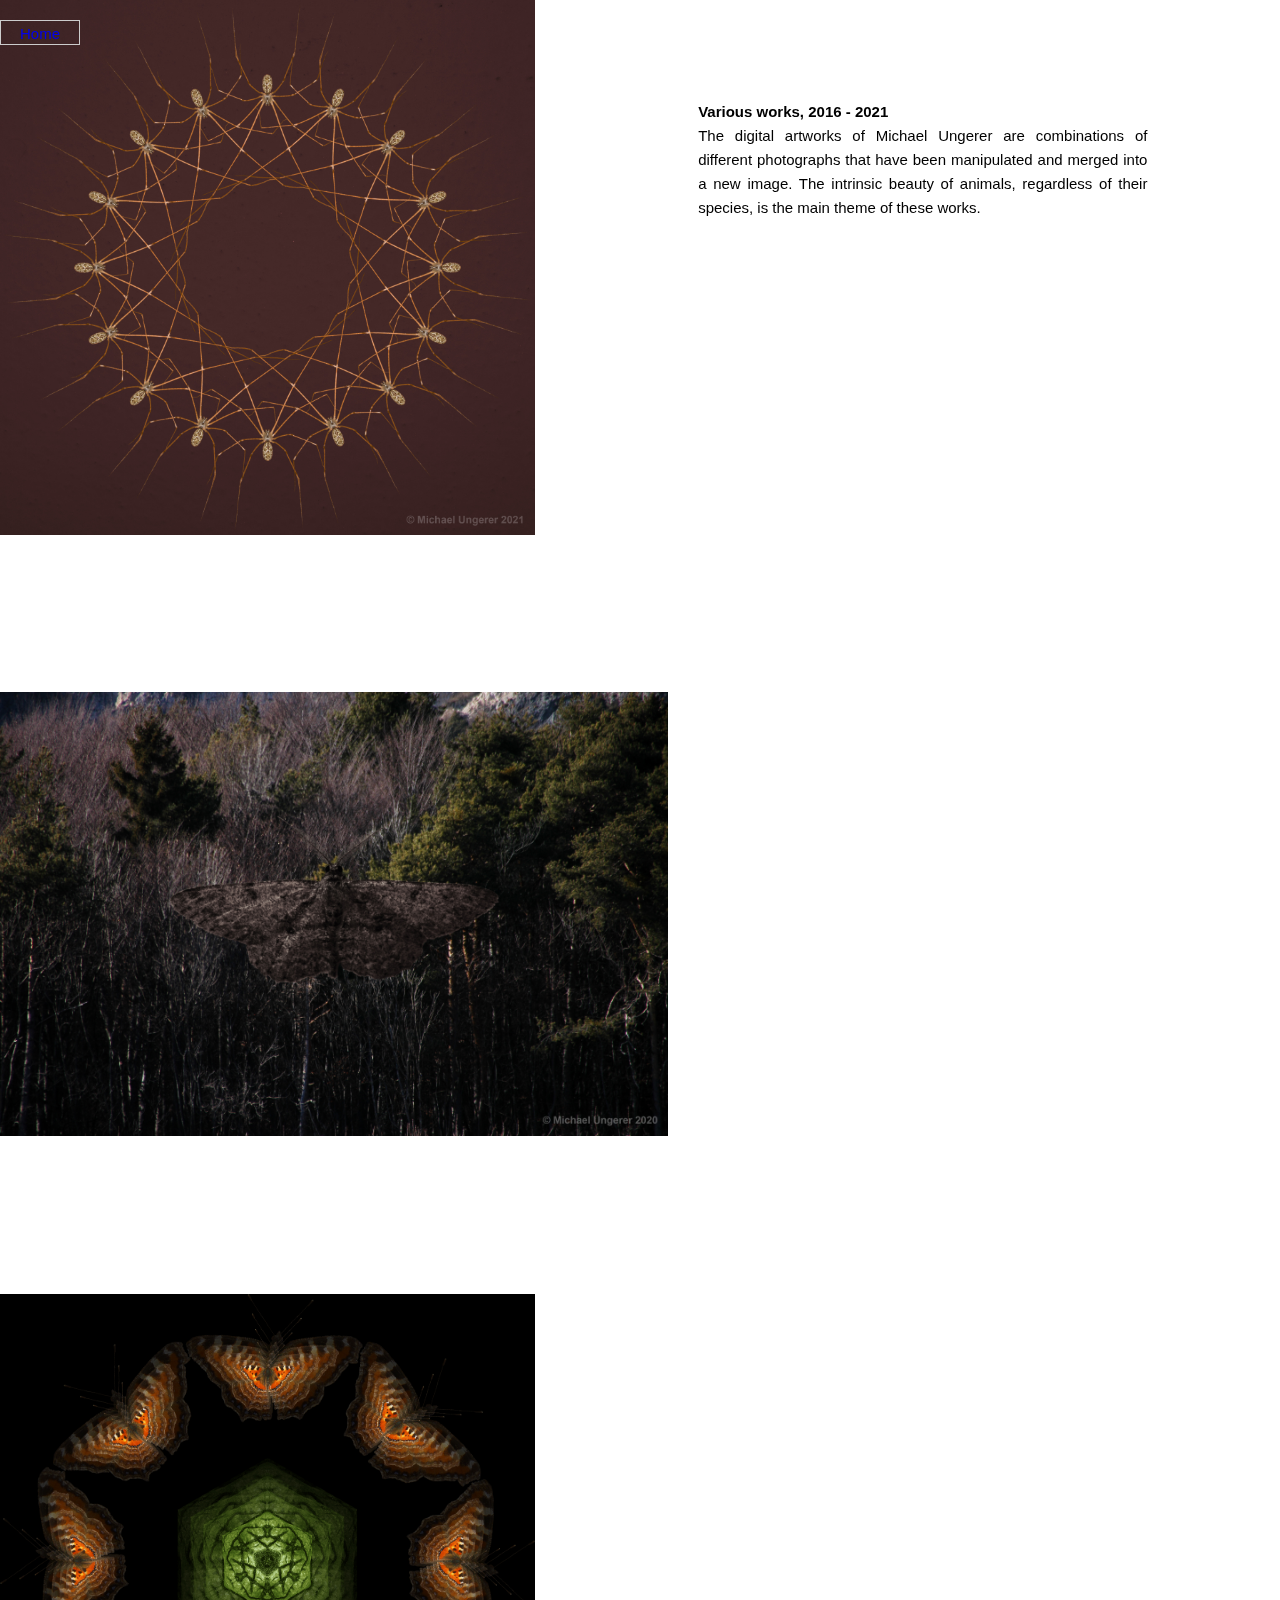
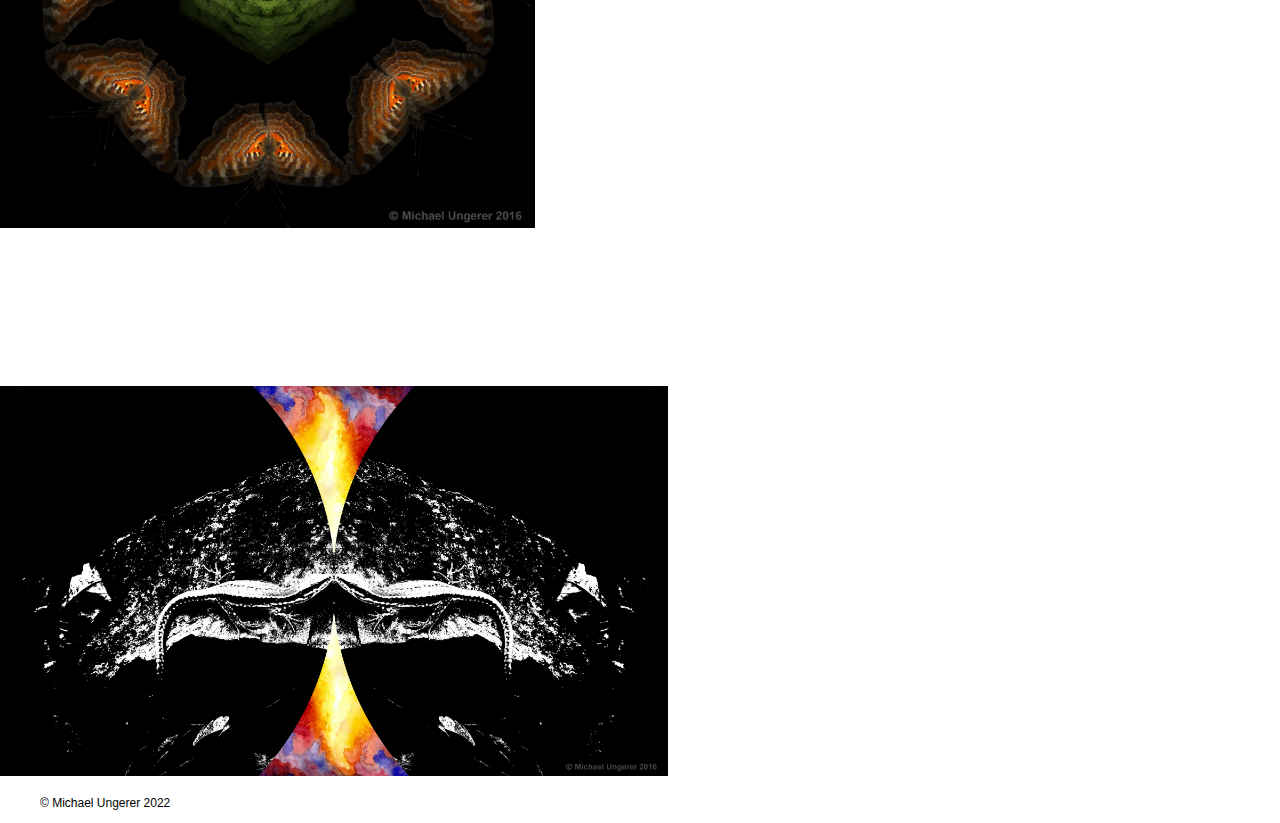
==== Digitalart.html @ c0d7e2ec "Update Digitalart.html" ====
<!DOCTYPE html>
<html>
<head>
    <meta name="viewport" content="width=device-width, initial-scale=1.0">
    <title>Digital Art - Michael Ungerer</title>
    <meta charset="utf-8">
    <meta name="viewport" content="width=device-width, initial-scale=1">
    <link href="styles.css" rel="stylesheet">
    </head>
    
    <body>
        <div class="header">
        <a href="index.html">
            <div class="Home">
            <div class="text-home">Home</div>
            </div>
        </a>
        </div>
        
        <div class="digitalparent1">
            <div class="digitalbox1">
            <img src="img/spinne%20mandala.jpg" class="quadrat" alt="spidermandala" style="height:auto;">
            <img src="img/Schneiderrrcopyright.jpg" alt="Moth and forest" style="max-width:100%;height:auto;">
            <img src="img/betterflyc.jpg" class="quadrat" alt="butterflymandala" style="height:auto;">
            <img src="img/Execopyright.jpg" alt="lizard and painting" style="max-width:100%;height:auto; margin-bottom: 0px;">
            
        </div>
        
        <div class="textbox">
          <div id="stickytext">
          <span style="font-weight: bold">Various works, 2016 - 2021</span>
            <p style="text-align: justify">The digital artworks of Michael Ungerer are combinations of different photographs that have been manipulated and merged into a new image. The intrinsic beauty of animals, regardless of their species, is the main theme of these works.
            </p>
        </div>
        </div>
        </div>
        
        <div class="footer"><p style="font-size: 12px">© Michael Ungerer 2022</p>
            </div>
    
    
    </body>
    </html>
---- styles.css ----
* {
    margin: 0;
    padding: 0;
    box-sizing: border-box;
}

body {
    font-family: Arial, sans-serif;
    line-height: 1.6;
}

.main {
    display: grid;
    grid-template-columns: 1fr 1fr 1fr 1fr;
    padding: 40px;
    grid-gap: 80px;
    align-items: center;
}

.titelandtext {
    margin-bottom: 40px;
}

.title {
    font-size: 25px;
    margin-bottom: 10px;
}

.sub-title {
    font-size: 12px;
}

#textparent {
    grid-column: span 1;
    height:auto;
}

.homeparent {
    display: grid;
    grid-template-columns: 1fr 1fr 1fr;
    grid-column: span 3;
    grid-gap: 20px;
}

.homecategories {
    width: 100%;
}

.homecategories a {
    display: flex;
    flex-direction: column;
/*     gap: 20px;
 */    text-decoration: none;
    color: inherit;
}

.middle {
    margin-top: 10px;
}

.image {
    background: #d9d9d9;
    width: 100%;
    height: 300px;
}

.image img{
    object-fit: cover;
    width: 100%;
    height: 100%;
}

.footer {
    font-size: 15px;
    padding-top: 10px;
    padding-left: 40px;
    padding-bottom: 10px;
    width: 100%;
    display: block;
    
}

.footer a {
    margin-left: 5px;
}


@media only screen and (max-width: 1300px) {
    .main {
        grid-template-columns: 1fr;
    }
}

@media only screen and (max-width: 1040px) {
    .homeparent {
        grid-template-columns: 1fr 1fr;
    }
}
@media only screen and (max-width: 600px) {
    .main {
        grid-column-gap: 0;
        grid-row-gap: 40px;
    }
    .homeparent {
        grid-template-columns: 1fr;
    }
}




.Home{
    left:0px;
    display:block;
    width: 80px;
    height: 25px;
    margin-top:20px;
    position:fixed;
    border-color: #cccccc;
    border-style:solid;
    border-width: 1px;
    font-size: 15px;
    font-family: Arial, sans-serif;
    text-align: center;
    vertical-align: middle;
    line-height: 25px;
}


.maincategory{
    display: flex;
    flex-direction: column;
   padding: 20px 40px 100px 120px;
    
}
.paintingparent1{
    display:flex; 
    width:auto;
    height:auto;
}

.paintingbox1{
    width: 70%;
    height: auto;
    margin-right: 30px;
    
}


.paintingbox1 img{
    width: 100%; 
    height: auto;
    margin-bottom: 150px;  
}

.textbox{
    width: 40%;
    height: auto;
    top: 0px;
    font-size: 15px;
    font-family: Arial, sans-serif;
    line-height: 1.6;
}




#stickytext{
      position: sticky;
    top: 100px;
    align-self: flex-start;
}

.fotoparent1{
    display:flex; 
    width:auto;
    height:auto;
    margin-bottom: 150px;
}

.fotobox1{
     width: 70%;
    height: auto;
    margin-right: 30px;
}

.fotobox1 img{ 
    width: 100%; 
    height: 100%;
    margin-bottom: 100px;
}

.fotoparent2{
    display:flex; 
    width:auto;
    height:auto;
    margin-bottom: 150px;
}

.fotobox2{
     width: 70%;
    height: auto;
    margin-right: 30px;
}

.fotobox2 img{ 
    width: 100%; 
    height: 100%;
    margin-bottom: 100px;
}

.fotoparent3{
    display:flex; 
    width:auto;
    height:auto;
}

.fotobox3{
     width: 70%;
    height: auto;
    margin-right: 30px;
}

.fotobox3 img{ 
    width: 100%; 
    height: 100%;
    margin-bottom: 100px;
}



.digitalparent1{
    display:flex;
    width:auto;
    height:auto;
}

.digitalbox1{
     width: 70%;
    height: auto;
    margin-right: 30px;
    
}

.digitalbox1 img{ 
    width: 100%; 
    height: 100%;
    margin-bottom: 150px;
}
.quadrat{
    max-width:80%;
}

@media only screen and (max-width: 1300px){
    .paintingparent1{
        width:90%;
        left:100px;
    }
    .paintingbox1{
        width: 58%;
    }
    .paintingbox1 img{
        width:100%;
        margin-bottom: 150px;
    }
    .textbox{
        width:39%;
        right: 0px; 
        font-size: 15px;
        
    }

        
    
    #stickytext{
        width: auto;
        top:100px;
        
    }
}


@media only screen and (max-width: 1040px) {
   .maincategory{
    display: flex;
    margin-top: 40px;
    flex-direction: column;
   padding: 20px 40px 100px 40px;
    
}
.paintingparent1{
    display:flex; 
    flex-direction: column; 
    width:auto;
    height:auto;
}

.paintingbox1{
    order: 2;
    width: 100%;
    height: auto;
    margin-right: 30px;
    
}

.paintingbox1 img{
    width: 100%; 
    height: auto;
    margin-bottom: 150px;  
}

.textbox{
    width: 100%;
    height: auto;
    order:1;
    top: 0px;
    font-size: 15px;
    font-family: Arial, sans-serif;
    line-height: 1.6;
}

#stickytext{
      position: sticky;
    top: 100px;
    align-self: flex-start;
} 
    .header{
        z-index: 1;
        overflow:hidden;
        position: fixed;
        top: 0;
        width: 100%;
        height: 45px;
        background-color: white;
    }
    .Home{
       display: block;
        margin-top: 10px;
        
        width:80px; 
        height: 25px;  
    }
}



@media only screen and (max-width: 600px) {
    .maincategory{
        justify-content: center;
        padding: 20px 20px 50px;
        margin-top: 40px;
    }
    .paintingparent1{
        width: auto;
        height: auto;
        display: flex;
        flex-direction: column; 
    }
    .paintingbox1{
        order: 2;
        width: 100%;
        height:auto;  
    }
    .paintingbox1 img{
        width:100%;
        height: auto;
        margin-bottom: 50px;
    }
    .textbox{
        order:1;
        width:100%;
        height:auto;
        right: 0px; 
        font-size: 15px;
        line-height: 1.6;
        text-align: justify;
        text-justify: distribute;
        text-align-last: left;
        margin-bottom:40px;    
    }
    .header{
        z-index: 1;
        overflow:hidden;
        position: fixed;
        top: 0;
        width: 100%;
        height: 45px;
        background-color: white;
    }
    .Home{
        display: block;
        margin-top: 10px;
        left:20px;
        width:80px; 
        height: 25px; 
    }
    .text-home{
        font-size: 15px;   
    }   
}







@media only screen and (max-width: 1300px){
    .fotoparent1{
        width:90%;
        left:100px;
    }
    .fotobox1{
        width: 58%;
    }
    .fotobox1 img{
        width:auto;
        margin-bottom: 150px;
    }
    
}

@media only screen and (max-width:1040px) {
   .maincategory{
    display: flex;
    margin-top: 40px;
    flex-direction: column;
   padding: 20px 40px 100px 40px;
    
}
    .fotoparent1 { 
    display:flex; 
    flex-direction: column;
    width:auto;
    height:auto;
} 

    .fotobox1 { 
    order:2;
    width: 100%;
    height: auto;
    margin-right: 30px;
    
}

    .fotobox1 img {  
    width: 100%; 
    height: auto;
    margin-bottom: 100px;  
}

.textbox{
    order:1;
    width: 100%;
    height: auto;
    margin-bottom: 50px; 
    top: 0px;
    font-size: 15px;
    font-family: Arial, sans-serif;
    line-height: 1.6;
}

#stickytext{
      position: sticky;
    top: 100px;
    align-self: flex-start;
} 
    .header{
        z-index: 1;
        overflow:hidden;
        position: fixed;
        top: 0;
        width: 100%;
        height: 45px;
        background-color: white;
    }
    .Home{
       display: block;
        margin-top: 10px;
        
        width:80px; 
        height: 25px;  
    }
}



@media only screen and (max-width: 600px) {
     .maincategory{
        justify-content: center;
        padding: 20px 20px 50px; 
        margin-top: 40px;
    }
    .fotoparent1{
        width: auto;
        height: auto;
        display: flex;
        flex-direction: column;  
    }
    .fotobox1{
        width: 100%;
        order:2;
        height:auto;
    }
    .fotobox1 img{
        width:100%;
        height: auto;
        margin-bottom: 50px;
    }
        .header{
        z-index: 1;
        overflow:hidden;
        position: fixed;
        top: 0;
        width: 100%;
        height: 45px;
        background-color: white;
    }
    .Home{
        display: block;
        margin-top: 10px;
        left:20px;
        width:80px; 
        height: 25px; 
    }
     .textbox{
        order:1;
        width:100%;
        height:auto;
        right: 0px; 
        font-size: 15px;
        line-height: 1.6;
        text-align: justify;
        text-justify: distribute;
        text-align-last: left;
        margin-bottom:40px;    
    }
    
}
@media only screen and (max-width: 1300px){
    .fotoparent2{
        width:90%;
        left:100px;
    }
    .fotobox2{
        width: 58%;
    }
    .fotobox2 img{
        width:auto;
        margin-bottom: 150px;
    }
    
}
@media only screen and (max-width:1040px) {
   .maincategory{
    display: flex;
    margin-top: 40px;
    flex-direction: column;
   padding: 20px 40px 100px 40px;
    
}
    .fotoparent2 { 
    display:flex; 
    flex-direction: column;
    width:auto;
    height:auto;
} 

    .fotobox2 { 
    width: 100%;
    height: auto;
    order:2;
    margin-right: 30px;
    
}

    .fotobox2 img {  
    width: 100%; 
    height: auto;
    margin-bottom: 100px;  
}

.textbox{
    order:1;
    width: 100%;
    height: auto;
    margin-bottom: 50px;
    top: 0px;
    font-size: 15px;
    font-family: Arial, sans-serif;
    line-height: 1.6;
}

#stickytext{
      position: sticky;
    top: 100px;
    align-self: flex-start;
} 
    .header{
        z-index: 1;
        overflow:hidden;
        position: fixed;
        top: 0;
        width: 100%;
        height: 45px;
        background-color: white;
    }
    .Home{
       display: block;
        margin-top: 10px;
        
        width:80px; 
        height: 25px;  
    }
}

@media only screen and (max-width: 600px) {
     .maincategory{
        justify-content: center;
        padding: 20px 20px 50px; 
        margin-top: 40px;
    }
    .fotoparent2{
         width: auto;
        height: auto;
        display: flex;
        flex-direction: column;   
    }
    .fotobox2{
        order:2;
        width: 100%;
        height:auto;
    }
    .fotobox2 img{
        width:100%;
        height:auto;
        margin-bottom: 50px;
    }
     .textbox{
        order:1;
        width:100%;
        height:auto;
        right: 0px; 
        font-size: 15px;
        line-height: 1.6;
        text-align: justify;
        text-justify: distribute;
        text-align-last: left;
        margin-bottom:40px;    
    }
    .header{
        z-index: 1;
        overflow:hidden;
        position: fixed;
        top: 0;
        width: 100%;
        height: 45px;
        background-color: white;
    }
    .Home{
        display: block;
        margin-top: 10px;
        left:20px;
        width:80px; 
        height: 25px; 
    }
}

@media only screen and (max-width: 1300px){
    .fotoparent3{
        width:90%;
        left:100px;
    }
    .fotobox3{
        width: 58%;
    }
    .fotobox3 img{
        width:auto;
        margin-bottom: 150px;
    }
    
}
@media only screen and (max-width:1040px) {
   .maincategory{
    display: flex;
    margin-top: 40px;
    flex-direction: column;
   padding: 20px 40px 100px 40px;
    
}
    .fotoparent3 { 
    display:flex;
    flex-direction: column;
    width:auto;
    height:auto;
} 

    .fotobox3 { 
    order:2;
    width: 100%;
    height: auto;
    margin-right: 30px;
    
}

    .fotobox3 img {  
    width: 100%; 
    height: auto;
    margin-bottom: 100px;  
}

.textbox{
    order:1;
    width: 100%;
    height: auto;
    margin-bottom: 50px;
    top: 0px;
    font-size: 15px;
    font-family: Arial, sans-serif;
    line-height: 1.6;
}

#stickytext{
      position: sticky;
    top: 100px;
    align-self: flex-start;
} 
    .header{
        z-index: 1;
        overflow:hidden;
        position: fixed;
        top: 0;
        width: 100%;
        height: 45px;
        background-color: white;
    }
    .Home{
       display: block;
        margin-top: 10px;
        
        width:80px; 
        height: 25px;  
    }
}


@media only screen and (max-width: 600px) {
     .maincategory{
        justify-content: center;
        padding: 20px 20px 50px; 
        margin-top: 40px;
    }
    .fotoparent3{
         width: auto;
        height: auto;
        display: flex;
        flex-direction: column;  
    }
    .fotobox3{
        width: 100%;
        order: 2;
        height:auto;
    }
    .fotobox3 img{
        width:100%;
        height: auto;
        margin-bottom: 50px;
    }
     .textbox{
        order:1;
        width:100%;
        height:auto;
        right: 0px; 
        font-size: 15px;
        line-height: 1.6;
        text-align: justify;
        text-justify: distribute;
        text-align-last: left;
        margin-bottom:40px;    
    }
    .header{
        z-index: 1;
        overflow:hidden;
        position: fixed;
        top: 0;
        width: 100%;
        height: 45px;
        background-color: white;
    }
    .Home{
       display: block;
        margin-top: 10px;
        
        width:80px; 
        height: 25px;  
    }
}


@media only screen and (max-width: 1300px){
   
    .digitalparent1{
        width:90%;
        left:100px;
    }
    .digitalbox1{
        width: 58%;
    }
    .digitalbox1 img{
        width:auto;
        margin-bottom: 150px;
    }
}
@media only screen and (max-width:1040px) {
   .maincategory{
    display: flex;
    margin-top: 40px;
    flex-direction: column;
   padding: 20px 40px 100px 40px;
    
}
    .digitalparent1 { 
    display:flex; 
    flex-direction: column; 
    width:auto;
    height:auto;
} 

    .digitalbox1 {
    order:2;
    width: 100%;
    height: auto;
    margin-right: 30px;
    
}

    .digitalbox1 img {  
    width: 100%; 
    height: auto;
    margin-bottom: 100px;  
}

.textbox{
    order:1;
    width: 100%;
    height: auto;
    margin-bottom: 50px;
    top: 0px;
    font-size: 15px;
    font-family: Arial, sans-serif;
    line-height: 1.6;
}

#stickytext{
      position: sticky;
    top: 100px;
    align-self: flex-start;
} 
    .header{
        z-index: 1;
        overflow:hidden;
        position: fixed;
        top: 0;
        width: 100%;
        height: 45px;
        background-color: white;
    }
    .Home{
       display: block;
        margin-top: 10px;
        
        width:80px; 
        height: 25px;  
    }
    .quadrat{
        max-width: 100%;
    }
}







@media only screen and (max-width: 600px) {
    .maincategory{
        justify-content: center;
        padding: 20px 20px 50px; 
        margin-top: 40px;
     }
    
    .digitalparent1{
         width: auto;
        height: auto;
        display: flex;
        justify-content: center;
        flex-direction:column; 
    }
    .digitalbox1{
        width: 100%;
        height:auto;
        order:2;
    }
    .digitalbox1 img{
        width:100%;
        height: auto;
        margin-bottom: 50px;
    }
    .quadrat{
        max-width:100%; 
    }
    .header{
        z-index: 1;
        overflow:hidden;
        position: fixed;
        top: 0;
        width: 100%;
        height: 45px;
        background-color: white;
    }
    .Home{
        display: block;
        margin-top: 10px;
        left:20px;
        width:80px; 
        height: 25px; 
    }
    .textbox{
        order:1;
        width:100%;
        height:auto;
        right: 0px; 
        font-size: 15px;
        line-height: 1.6;
        text-align: justify;
        text-justify: distribute;
        text-align-last: left;
        margin-bottom:40px;    
    }
    
   
}
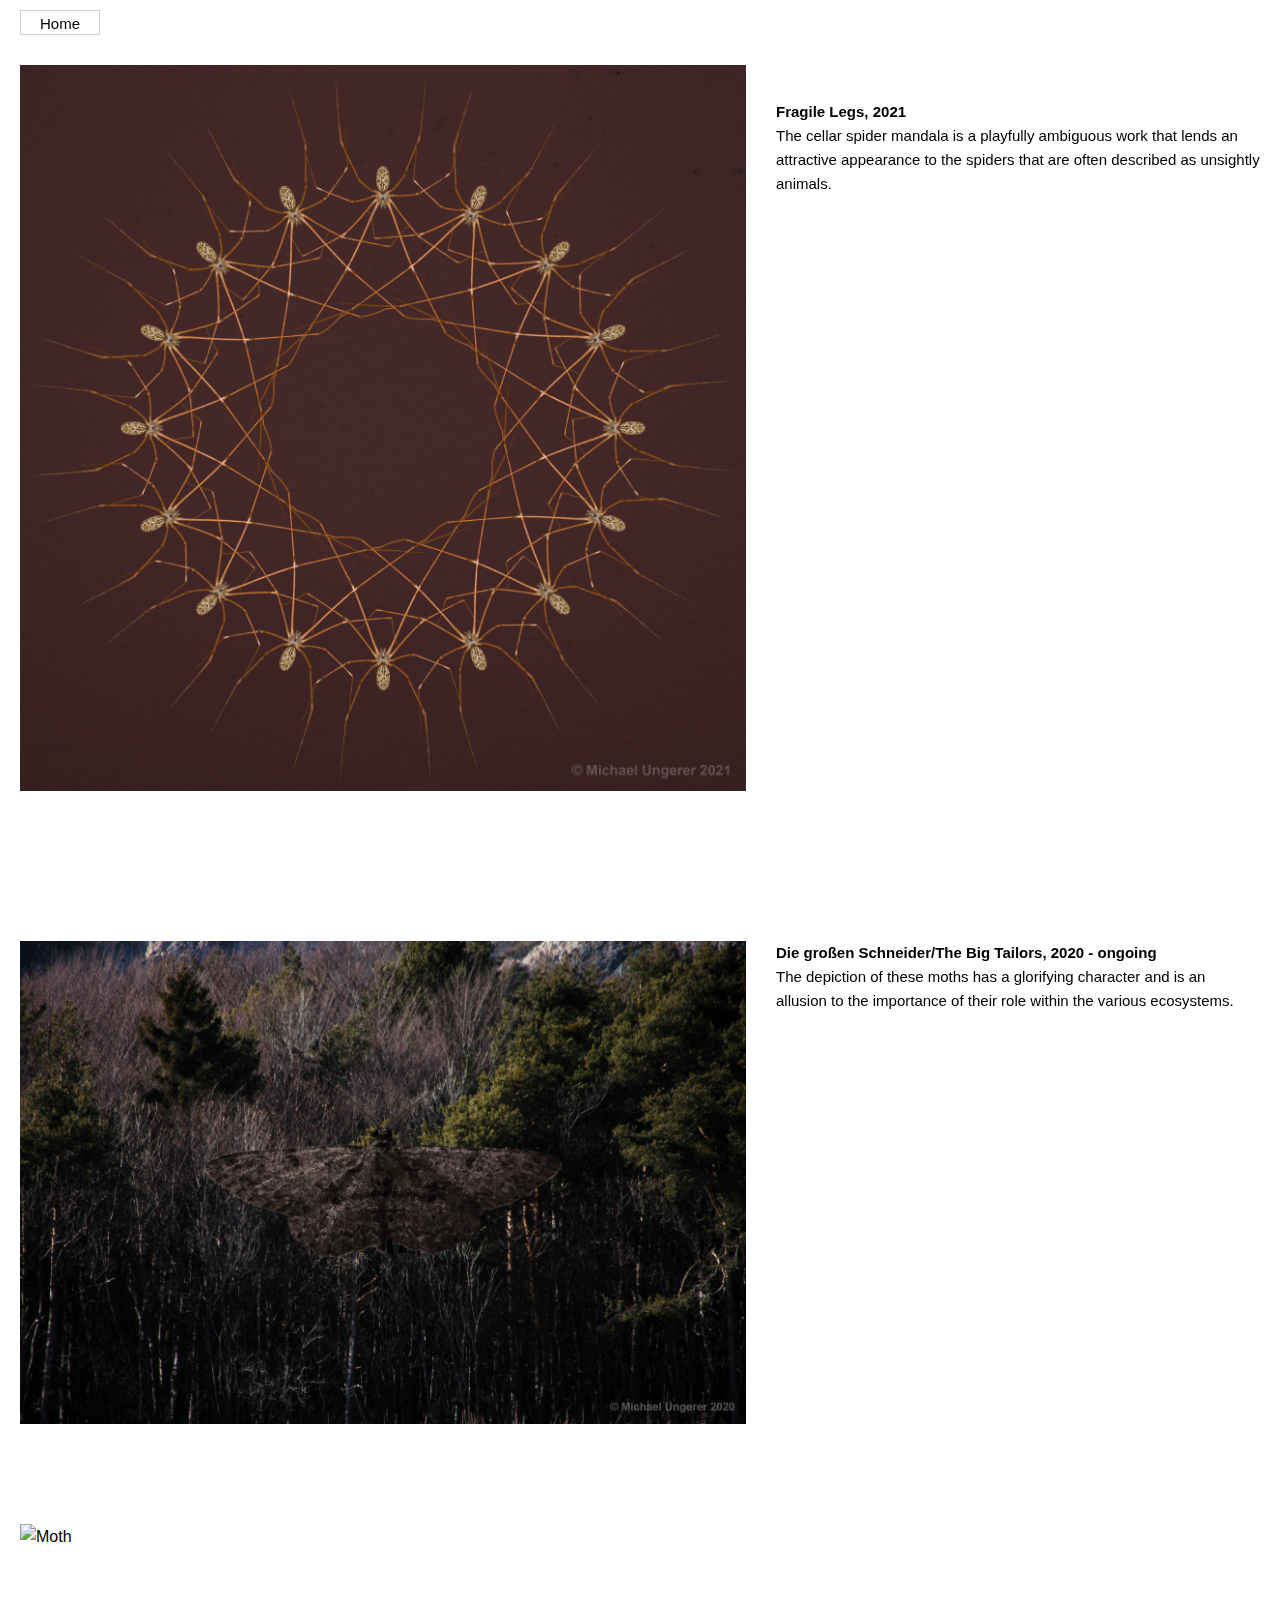
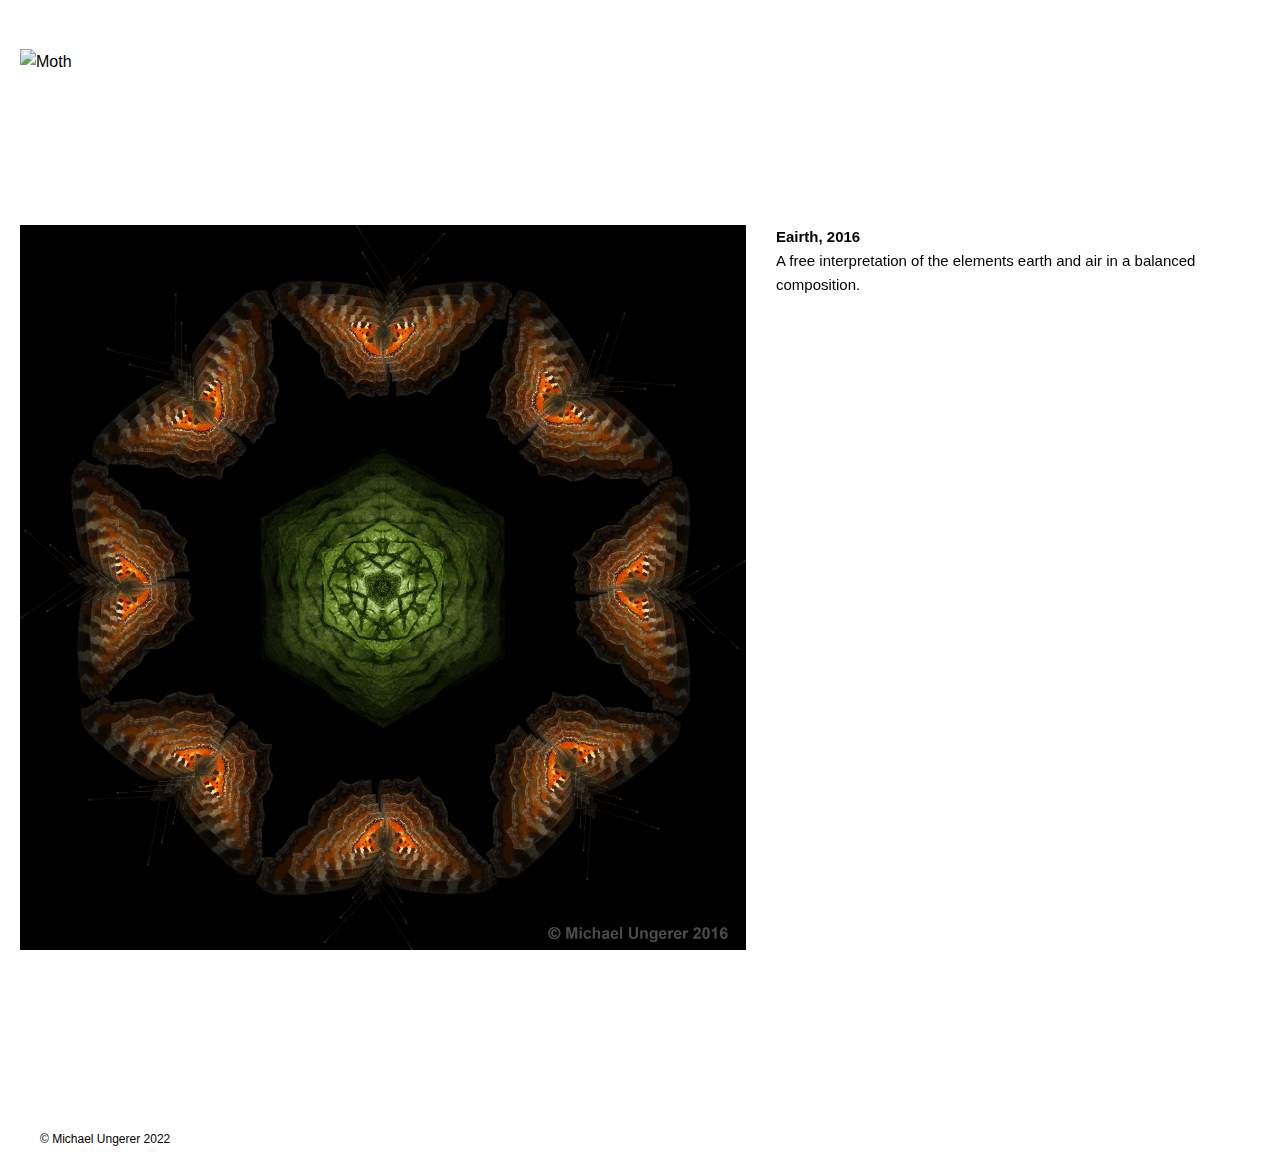
==== commit 10e608f4: "Update Digitalart.html" ====
--- a/Digitalart.html
+++ b/Digitalart.html
@@ -9,31 +9,65 @@
     </head>
     
     <body>
+        
+        <div class="main2">
         <div class="header">
         <a href="index.html">
             <div class="Home">
             <div class="text-home">Home</div>
             </div>
         </a>
-        </div>
+            </div>
         
-        <div class="digitalparent1">
-            <div class="digitalbox1">
-            <img src="img/spinne%20mandala.jpg" class="quadrat" alt="spidermandala" style="height:auto;">
-            <img src="img/Schneiderrrcopyright.jpg" alt="Moth and forest" style="max-width:100%;height:auto;">
-            <img src="img/betterflyc.jpg" class="quadrat" alt="butterflymandala" style="height:auto;">
-            <img src="img/Execopyright.jpg" alt="lizard and painting" style="max-width:100%;height:auto; margin-bottom: 0px;">
             
-        </div>
-        
-        <div class="textbox">
+            <div class="colcontainer">
+                   <div class="textparent">
           <div id="stickytext">
-          <span style="font-weight: bold">Various works, 2016 - 2021</span>
-            <p style="text-align: justify">The digital artworks of Michael Ungerer are combinations of different photographs that have been manipulated and merged into a new image. The intrinsic beauty of animals, regardless of their species, is the main theme of these works.
+          <span style="font-weight: bold">Fragile Legs, 2021</span>
+            <p>The cellar spider mandala is a playfully ambiguous work that lends an attractive appearance to the spiders that are often described as unsightly animals.
             </p>
         </div>
         </div>
+            
+            <div class="bild">
+            <div class="imageok"><img src="img/spinne%20mandala.jpg" alt="spidermandala"></div>
         </div>
+        </div>
+            
+            <div class="colcontainer">
+                 <div class="textparent">
+          <div id="stickytext">
+          <span style="font-weight: bold">Die großen Schneider/The Big Tailors, 2020 - ongoing</span>
+            <p>The depiction of these moths has a glorifying character and is an allusion to the importance of their role within the various ecosystems.
+            </p>
+        </div>
+        </div> 
+                <div class="bild">
+            <div class="imageok"><img src="img/Schneiderrrcopyright.jpg" alt="Moth and forest"></div>
+            <div class="imageok"><img src="img/Schneider2%20ok%20stop.jpg" alt="Moth"></div>
+            <div class="imageok"><img src="img/Schneider%204%20ok.jpg" alt="Moth"></div>  
+        </div>
+            </div>
+            
+            
+             <div class="colcontainer">
+                   <div class="textparent">
+          <div id="stickytext">
+          <span style="font-weight: bold">Eairth, 2016</span>
+            <p>A free interpretation of the elements earth and air in a balanced composition.
+            </p>
+        </div>
+        </div>
+            
+        <div class="bild">
+            <div class="imageok"><img src="img/betterflyc.jpg" alt="butterflymandala"></div> 
+        </div>
+        </div>
+            
+            
+            
+           
+             </div>
         
         <div class="footer"><p style="font-size: 12px">© Michael Ungerer 2022</p>
             </div>
--- a/styles.css
+++ b/styles.css
@@ -1,7 +1,3 @@
-
-
-
-
 * {
     margin: 0;
     padding: 0;
@@ -10,69 +6,46 @@
 
 body {
     font-family: Arial, sans-serif;
+    font-size: 16px;
     line-height: 1.6;
 }
 
-.main {
-    display: grid;
-    grid-template-columns: 1fr 1fr 1fr 1fr;
-    padding: 40px;
-    grid-gap: 80px;
-    align-items: center;
-}
-
-.titelandtext {
-    margin-bottom: 40px;
-}
-
-.title {
-    font-size: 25px;
-    margin-bottom: 10px;
-}
-
-.sub-title {
-    font-size: 12px;
-}
-
-#textparent {
-    grid-column: span 1;
-    height:auto;
-}
-
-.homeparent {
-    display: grid;
-    grid-template-columns: 1fr 1fr 1fr;
-    grid-column: span 3;
-    grid-gap: 20px;
-}
-
-.homecategories {
-    width: 100%;
-}
-
-.homecategories a {
+.main{
+    /* background-color: aquamarine; */
+    padding: 20px;
     display: flex;
-    flex-direction: column;
-/*     gap: 20px;
- */    text-decoration: none;
+    flex-wrap: wrap;
+    justify-content: center;
+    
+}
+
+.parent {
+    /* background-color: lightyellow; */
+    gap: 50px;
+    width: 100%;
+    display: grid;
+    grid-template-columns: 1fr;
+    padding-bottom: 50px;
+}
+.child, .childtext {
+    /* background-color: lightblue; */
+}
+
+.child img {
+    max-width: 100%;
+    height: 100%;
+    background-size: cover;
+}
+
+.linktext {
+    display: block;  
+}
+
+a { 
     color: inherit;
-}
-
-.middle {
-    margin-top: 10px;
-}
-
-.image {
-    background: #d9d9d9;
-    width: 100%;
-    height: 300px;
-}
-
-.image img{
-    object-fit: cover;
-    width: 100%;
-    height: 100%;
-}
+    text-decoration: none;
+} 
+
 
 .footer {
     font-size: 15px;
@@ -89,36 +62,53 @@
 }
 
 
-@media only screen and (max-width: 1300px) {
-    .main {
-        grid-template-columns: 1fr;
-    }
-}
-
-@media only screen and (max-width: 1040px) {
-    .homeparent {
-        grid-template-columns: 1fr 1fr;
-    }
-}
-@media only screen and (max-width: 600px) {
-    .main {
-        grid-column-gap: 0;
-        grid-row-gap: 40px;
-    }
-    .homeparent {
-        grid-template-columns: 1fr;
-    }
-}
-
-
-
-
+
+.main2{
+    /* background-color: aquamarine; */
+    padding-top: 20px;
+    display: flex;
+    flex-wrap: wrap;
+    justify-content: center;
+    margin-top: 45px;
+}
+
+.textparent{
+    /* background-color: lightcoral; */
+    display:flex;
+    font-size: 15px;
+    margin-top: 0px;
+    padding: 0px 20px;
+}
+
+.bild{
+    /* background-color: lightblue; */   
+}
+
+.bild img {
+    display: block;
+    max-width: 100%;
+    height: auto; 
+}
+.imageok {
+    margin-bottom: 80px;
+}
+
+
+.colcontainer {
+    /* background-color: green; */
+    display: grid;
+    grid grid-template-columns: 1fr;
+    grid-row-gap: 10px;
+    width: 100%;
+    
+}
+
+ 
 .Home{
-    left:0px;
     display:block;
     width: 80px;
     height: 25px;
-    margin-top:20px;
+    margin-top:10px;
     position:fixed;
     border-color: #cccccc;
     border-style:solid;
@@ -128,207 +118,9 @@
     text-align: center;
     vertical-align: middle;
     line-height: 25px;
-}
-
-
-.maincategory{
-    display: flex;
-    flex-direction: column;
-   padding: 20px 40px 100px 120px;
-    
-}
-.paintingparent1{
-    display:flex; 
-    width:auto;
-    height:auto;
-}
-
-.paintingbox1{
-    width: 70%;
-    height: auto;
-    margin-right: 30px;
-    
-}
-
-
-.paintingbox1 img{
-    width: 100%; 
-    height: auto;
-    margin-bottom: 150px;  
-}
-
-.textbox{
-    width: 40%;
-    height: auto;
-    top: 0px;
-    font-size: 15px;
-    font-family: Arial, sans-serif;
-    line-height: 1.6;
-}
-
-
-
-
-#stickytext{
-      position: sticky;
-    top: 100px;
-    align-self: flex-start;
-}
-
-.fotoparent1{
-    display:flex; 
-    width:auto;
-    height:auto;
-    margin-bottom: 150px;
-}
-
-.fotobox1{
-     width: 70%;
-    height: auto;
-    margin-right: 30px;
-}
-
-.fotobox1 img{ 
-    width: 100%; 
-    height: 100%;
-    margin-bottom: 100px;
-}
-
-.fotoparent2{
-    display:flex; 
-    width:auto;
-    height:auto;
-    margin-bottom: 150px;
-}
-
-.fotobox2{
-     width: 70%;
-    height: auto;
-    margin-right: 30px;
-}
-
-.fotobox2 img{ 
-    width: 100%; 
-    height: 100%;
-    margin-bottom: 100px;
-}
-
-.fotoparent3{
-    display:flex; 
-    width:auto;
-    height:auto;
-}
-
-.fotobox3{
-     width: 70%;
-    height: auto;
-    margin-right: 30px;
-}
-
-.fotobox3 img{ 
-    width: 100%; 
-    height: 100%;
-    margin-bottom: 100px;
-}
-
-
-
-.digitalparent1{
-    display:flex;
-    width:auto;
-    height:auto;
-}
-
-.digitalbox1{
-     width: 70%;
-    height: auto;
-    margin-right: 30px;
-    
-}
-
-.digitalbox1 img{ 
-    width: 100%; 
-    height: 100%;
-    margin-bottom: 150px;
-}
-.quadrat{
-    max-width:80%;
-}
-
-@media only screen and (max-width: 1300px){
-    .paintingparent1{
-        width:90%;
-        left:100px;
-    }
-    .paintingbox1{
-        width: 58%;
-    }
-    .paintingbox1 img{
-        width:100%;
-        margin-bottom: 150px;
-    }
-    .textbox{
-        width:39%;
-        right: 0px; 
-        font-size: 15px;
-        
-    }
-
-        
-    
-    #stickytext{
-        width: auto;
-        top:100px;
-        
-    }
-}
-
-
-@media only screen and (max-width: 1040px) {
-   .maincategory{
-    display: flex;
-    margin-top: 40px;
-    flex-direction: column;
-   padding: 20px 40px 100px 40px;
-    
-}
-.paintingparent1{
-    display:flex; 
-    flex-direction: column; 
-    width:auto;
-    height:auto;
-}
-
-.paintingbox1{
-    order: 2;
-    width: 100%;
-    height: auto;
-    margin-right: 30px;
-    
-}
-
-.paintingbox1 img{
-    width: 100%; 
-    height: auto;
-    margin-bottom: 150px;  
-}
-
-.textbox{
-    width: 100%;
-    height: auto;
-    order:1;
-    top: 0px;
-    font-size: 15px;
-    font-family: Arial, sans-serif;
-    line-height: 1.6;
-}
-
-#stickytext{
-      position: sticky;
-    top: 100px;
-    align-self: flex-start;
-} 
-    .header{
+    
+}
+.header{
         z-index: 1;
         overflow:hidden;
         position: fixed;
@@ -336,614 +128,107 @@
         width: 100%;
         height: 45px;
         background-color: white;
-    }
-    .Home{
-       display: block;
-        margin-top: 10px;
+        padding-left: 20px;
+     }
+
+
+
+/* Media Queries */
+
+
+@media only screen and (min-width: 600px) {
+    .parent {
+        grid-template-columns: 1fr 1fr;
+        column-gap: 15px;
+        padding-bottom: 50px;
+    }
+    .childtext{
+        grid-column: 1 /span 2;
+    }
+
+}
+
+@media only screen and (min-width: 768px) {
+    .parent {
+        grid-template-columns: 1fr 1fr;
+        padding-bottom: 50px;
+        }
         
-        width:80px; 
-        height: 25px;  
-    }
-}
-
-
-
-@media only screen and (max-width: 600px) {
-    .maincategory{
-        justify-content: center;
-        padding: 20px 20px 50px;
-        margin-top: 40px;
-    }
-    .paintingparent1{
-        width: auto;
-        height: auto;
-        display: flex;
-        flex-direction: column; 
-    }
-    .paintingbox1{
-        order: 2;
-        width: 100%;
-        height:auto;  
-    }
-    .paintingbox1 img{
-        width:100%;
-        height: auto;
-        margin-bottom: 50px;
-    }
-    .textbox{
-        order:1;
-        width:100%;
-        height:auto;
-        right: 0px; 
-        font-size: 15px;
-        line-height: 1.6;
-        text-align: justify;
-        text-justify: distribute;
-        text-align-last: left;
-        margin-bottom:40px;    
-    }
-    .header{
-        z-index: 1;
-        overflow:hidden;
-        position: fixed;
-        top: 0;
-        width: 100%;
-        height: 45px;
-        background-color: white;
-    }
-    .Home{
-        display: block;
-        margin-top: 10px;
-        left:20px;
-        width:80px; 
-        height: 25px; 
-    }
-    .text-home{
-        font-size: 15px;   
-    }   
-}
-
-
-
-
-
-
-
-@media only screen and (max-width: 1300px){
-    .fotoparent1{
-        width:90%;
-        left:100px;
-    }
-    .fotobox1{
-        width: 58%;
-    }
-    .fotobox1 img{
-        width:auto;
-        margin-bottom: 150px;
-    }
-    
-}
-
-@media only screen and (max-width:1040px) {
-   .maincategory{
-    display: flex;
-    margin-top: 40px;
-    flex-direction: column;
-   padding: 20px 40px 100px 40px;
-    
-}
-    .fotoparent1 { 
-    display:flex; 
-    flex-direction: column;
-    width:auto;
-    height:auto;
-} 
-
-    .fotobox1 { 
-    order:2;
-    width: 100%;
-    height: auto;
-    margin-right: 30px;
-    
-}
-
-    .fotobox1 img {  
-    width: 100%; 
-    height: auto;
-    margin-bottom: 100px;  
-}
-
-.textbox{
-    order:1;
-    width: 100%;
-    height: auto;
-    margin-bottom: 50px; 
-    top: 0px;
-    font-size: 15px;
-    font-family: Arial, sans-serif;
-    line-height: 1.6;
-}
-
-#stickytext{
-      position: sticky;
+    .childtext{
+        width: 90%;
+        grid-column: 1 / span 2;
+    }  
+    
+    /*
+    colcontainer {
+    background-color: green;
+    display: grid;
+    grid-template-columns: 1.8fr 1fr;
+    column-gap: 20px;
+    width: 100%;
+    padding-bottom: 50px;
+}
+    
+    textparent {
+        grid-area: 1 / 2;
+    }
+    
+    stickytext {
+    position: sticky;
+    top: 80px;
+    align-self: flex-start; 
+    margin-bottom: 50px;
+ }
+    */
+    
+    .bild img {
+        margin-bottom: 100px;
+    }
+    
+}
+
+@media only screen and (min-width: 992px) {
+    .parent {
+        grid-template-columns: 1fr 1fr 1fr;
+        padding-bottom: 50px;
+        }
+        
+    .childtext{
+        width: 80%;
+        grid-column: 1 / span 3;
+    } 
+    
+     .colcontainer {
+    /* background-color: green; */
+    display: grid;
+    grid-template-columns: 1.5fr 1fr;
+    column-gap: 30px;
+    width: 100%;
+    padding-bottom: 50px;
+}
+    
+    .textparent {
+        grid-area: 1 / 2;
+        padding: 0px 0px;
+    }
+    
+    #stickytext{
+    position: sticky;
     top: 100px;
     align-self: flex-start;
-} 
-    .header{
-        z-index: 1;
-        overflow:hidden;
-        position: fixed;
-        top: 0;
-        width: 100%;
-        height: 45px;
-        background-color: white;
-    }
-    .Home{
-       display: block;
-        margin-top: 10px;
-        
-        width:80px; 
-        height: 25px;  
-    }
-}
-
-
-
-@media only screen and (max-width: 600px) {
-     .maincategory{
-        justify-content: center;
-        padding: 20px 20px 50px; 
-        margin-top: 40px;
-    }
-    .fotoparent1{
-        width: auto;
-        height: auto;
-        display: flex;
-        flex-direction: column;  
-    }
-    .fotobox1{
-        width: 100%;
-        order:2;
-        height:auto;
-    }
-    .fotobox1 img{
-        width:100%;
-        height: auto;
-        margin-bottom: 50px;
-    }
-        .header{
-        z-index: 1;
-        overflow:hidden;
-        position: fixed;
-        top: 0;
-        width: 100%;
-        height: 45px;
-        background-color: white;
-    }
-    .Home{
-        display: block;
-        margin-top: 10px;
-        left:20px;
-        width:80px; 
-        height: 25px; 
-    }
-     .textbox{
-        order:1;
-        width:100%;
-        height:auto;
-        right: 0px; 
-        font-size: 15px;
-        line-height: 1.6;
-        text-align: justify;
-        text-justify: distribute;
-        text-align-last: left;
-        margin-bottom:40px;    
-    }
-    
-}
-@media only screen and (max-width: 1300px){
-    .fotoparent2{
-        width:90%;
-        left:100px;
-    }
-    .fotobox2{
-        width: 58%;
-    }
-    .fotobox2 img{
-        width:auto;
-        margin-bottom: 150px;
-    }
-    
-}
-@media only screen and (max-width:1040px) {
-   .maincategory{
-    display: flex;
-    margin-top: 40px;
-    flex-direction: column;
-   padding: 20px 40px 100px 40px;
-    
-}
-    .fotoparent2 { 
-    display:flex; 
-    flex-direction: column;
-    width:auto;
-    height:auto;
-} 
-
-    .fotobox2 { 
-    width: 100%;
-    height: auto;
-    order:2;
-    margin-right: 30px;
-    
-}
-
-    .fotobox2 img {  
-    width: 100%; 
-    height: auto;
-    margin-bottom: 100px;  
-}
-
-.textbox{
-    order:1;
-    width: 100%;
-    height: auto;
-    margin-bottom: 50px;
-    top: 0px;
-    font-size: 15px;
-    font-family: Arial, sans-serif;
-    line-height: 1.6;
-}
-
-#stickytext{
-      position: sticky;
-    top: 100px;
-    align-self: flex-start;
-} 
-    .header{
-        z-index: 1;
-        overflow:hidden;
-        position: fixed;
-        top: 0;
-        width: 100%;
-        height: 45px;
-        background-color: white;
-    }
-    .Home{
-       display: block;
-        margin-top: 10px;
-        
-        width:80px; 
-        height: 25px;  
-    }
-}
-
-@media only screen and (max-width: 600px) {
-     .maincategory{
-        justify-content: center;
-        padding: 20px 20px 50px; 
-        margin-top: 40px;
-    }
-    .fotoparent2{
-         width: auto;
-        height: auto;
-        display: flex;
-        flex-direction: column;   
-    }
-    .fotobox2{
-        order:2;
-        width: 100%;
-        height:auto;
-    }
-    .fotobox2 img{
-        width:100%;
-        height:auto;
-        margin-bottom: 50px;
-    }
-     .textbox{
-        order:1;
-        width:100%;
-        height:auto;
-        right: 0px; 
-        font-size: 15px;
-        line-height: 1.6;
-        text-align: justify;
-        text-justify: distribute;
-        text-align-last: left;
-        margin-bottom:40px;    
-    }
-    .header{
-        z-index: 1;
-        overflow:hidden;
-        position: fixed;
-        top: 0;
-        width: 100%;
-        height: 45px;
-        background-color: white;
-    }
-    .Home{
-        display: block;
-        margin-top: 10px;
-        left:20px;
-        width:80px; 
-        height: 25px; 
-    }
-}
-
-@media only screen and (max-width: 1300px){
-    .fotoparent3{
-        width:90%;
-        left:100px;
-    }
-    .fotobox3{
-        width: 58%;
-    }
-    .fotobox3 img{
-        width:auto;
-        margin-bottom: 150px;
-    }
-    
-}
-@media only screen and (max-width:1040px) {
-   .maincategory{
-    display: flex;
-    margin-top: 40px;
-    flex-direction: column;
-   padding: 20px 40px 100px 40px;
-    
-}
-    .fotoparent3 { 
-    display:flex;
-    flex-direction: column;
-    width:auto;
-    height:auto;
-} 
-
-    .fotobox3 { 
-    order:2;
-    width: 100%;
-    height: auto;
-    margin-right: 30px;
-    
-}
-
-    .fotobox3 img {  
-    width: 100%; 
-    height: auto;
-    margin-bottom: 100px;  
-}
-
-.textbox{
-    order:1;
-    width: 100%;
-    height: auto;
-    margin-bottom: 50px;
-    top: 0px;
-    font-size: 15px;
-    font-family: Arial, sans-serif;
-    line-height: 1.6;
-}
-
-#stickytext{
-      position: sticky;
-    top: 100px;
-    align-self: flex-start;
-} 
-    .header{
-        z-index: 1;
-        overflow:hidden;
-        position: fixed;
-        top: 0;
-        width: 100%;
-        height: 45px;
-        background-color: white;
-    }
-    .Home{
-       display: block;
-        margin-top: 10px;
-        
-        width:80px; 
-        height: 25px;  
-    }
-}
-
-
-@media only screen and (max-width: 600px) {
-     .maincategory{
-        justify-content: center;
-        padding: 20px 20px 50px; 
-        margin-top: 40px;
-    }
-    .fotoparent3{
-         width: auto;
-        height: auto;
-        display: flex;
-        flex-direction: column;  
-    }
-    .fotobox3{
-        width: 100%;
-        order: 2;
-        height:auto;
-    }
-    .fotobox3 img{
-        width:100%;
-        height: auto;
-        margin-bottom: 50px;
-    }
-     .textbox{
-        order:1;
-        width:100%;
-        height:auto;
-        right: 0px; 
-        font-size: 15px;
-        line-height: 1.6;
-        text-align: justify;
-        text-justify: distribute;
-        text-align-last: left;
-        margin-bottom:40px;    
-    }
-    .header{
-        z-index: 1;
-        overflow:hidden;
-        position: fixed;
-        top: 0;
-        width: 100%;
-        height: 45px;
-        background-color: white;
-    }
-    .Home{
-       display: block;
-        margin-top: 10px;
-        
-        width:80px; 
-        height: 25px;  
-    }
-}
-
-
-@media only screen and (max-width: 1300px){
-   
-    .digitalparent1{
-        width:90%;
-        left:100px;
-    }
-    .digitalbox1{
-        width: 58%;
-    }
-    .digitalbox1 img{
-        width:auto;
-        margin-bottom: 150px;
-    }
-}
-@media only screen and (max-width:1040px) {
-   .maincategory{
-    display: flex;
-    margin-top: 40px;
-    flex-direction: column;
-   padding: 20px 40px 100px 40px;
-    
-}
-    .digitalparent1 { 
-    display:flex; 
-    flex-direction: column; 
-    width:auto;
-    height:auto;
-} 
-
-    .digitalbox1 {
-    order:2;
-    width: 100%;
-    height: auto;
-    margin-right: 30px;
-    
-}
-
-    .digitalbox1 img {  
-    width: 100%; 
-    height: auto;
-    margin-bottom: 100px;  
-}
-
-.textbox{
-    order:1;
-    width: 100%;
-    height: auto;
-    margin-bottom: 50px;
-    top: 0px;
-    font-size: 15px;
-    font-family: Arial, sans-serif;
-    line-height: 1.6;
-}
-
-#stickytext{
-      position: sticky;
-    top: 100px;
-    align-self: flex-start;
-} 
-    .header{
-        z-index: 1;
-        overflow:hidden;
-        position: fixed;
-        top: 0;
-        width: 100%;
-        height: 45px;
-        background-color: white;
-    }
-    .Home{
-       display: block;
-        margin-top: 10px;
-        
-        width:80px; 
-        height: 25px;  
-    }
-    .quadrat{
-        max-width: 100%;
-    }
-}
-
-
-
-
-
-
-
-@media only screen and (max-width: 600px) {
-    .maincategory{
-        justify-content: center;
-        padding: 20px 20px 50px; 
-        margin-top: 40px;
-     }
-    
-    .digitalparent1{
-         width: auto;
-        height: auto;
-        display: flex;
-        justify-content: center;
-        flex-direction:column; 
-    }
-    .digitalbox1{
-        width: 100%;
-        height:auto;
-        order:2;
-    }
-    .digitalbox1 img{
-        width:100%;
-        height: auto;
-        margin-bottom: 50px;
-    }
-    .quadrat{
-        max-width:100%; 
-    }
-    .header{
-        z-index: 1;
-        overflow:hidden;
-        position: fixed;
-        top: 0;
-        width: 100%;
-        height: 45px;
-        background-color: white;
-    }
-    .Home{
-        display: block;
-        margin-top: 10px;
-        left:20px;
-        width:80px; 
-        height: 25px; 
-    }
-    .textbox{
-        order:1;
-        width:100%;
-        height:auto;
-        right: 0px; 
-        font-size: 15px;
-        line-height: 1.6;
-        text-align: justify;
-        text-justify: distribute;
-        text-align-last: left;
-        margin-bottom:40px;    
-    }
-    
-   
-}
-
-
+    margin-bottom: 100px;
+ }
+    
+    .bild img {
+        margin-bottom: 100px;
+    }
+    .main2{
+        padding:20px;
+    }
+    
+}
+
+
+
+
+
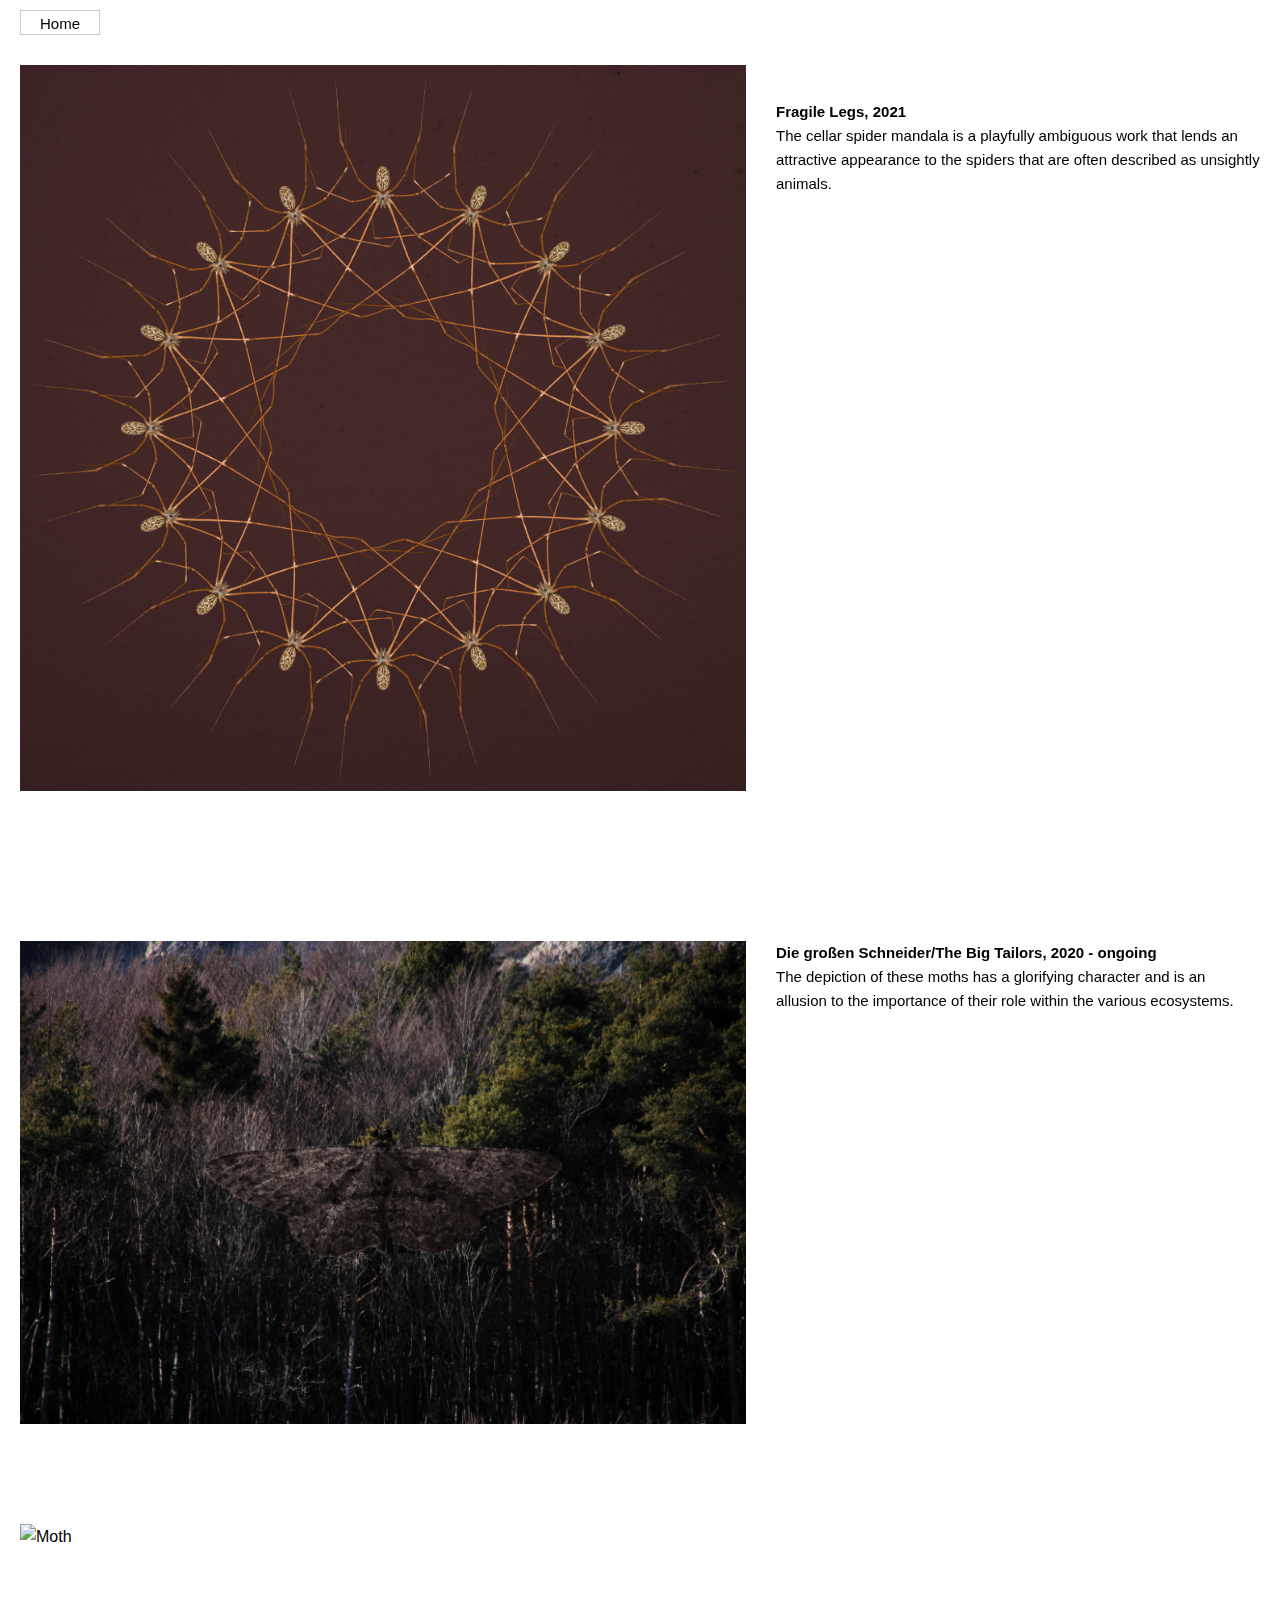
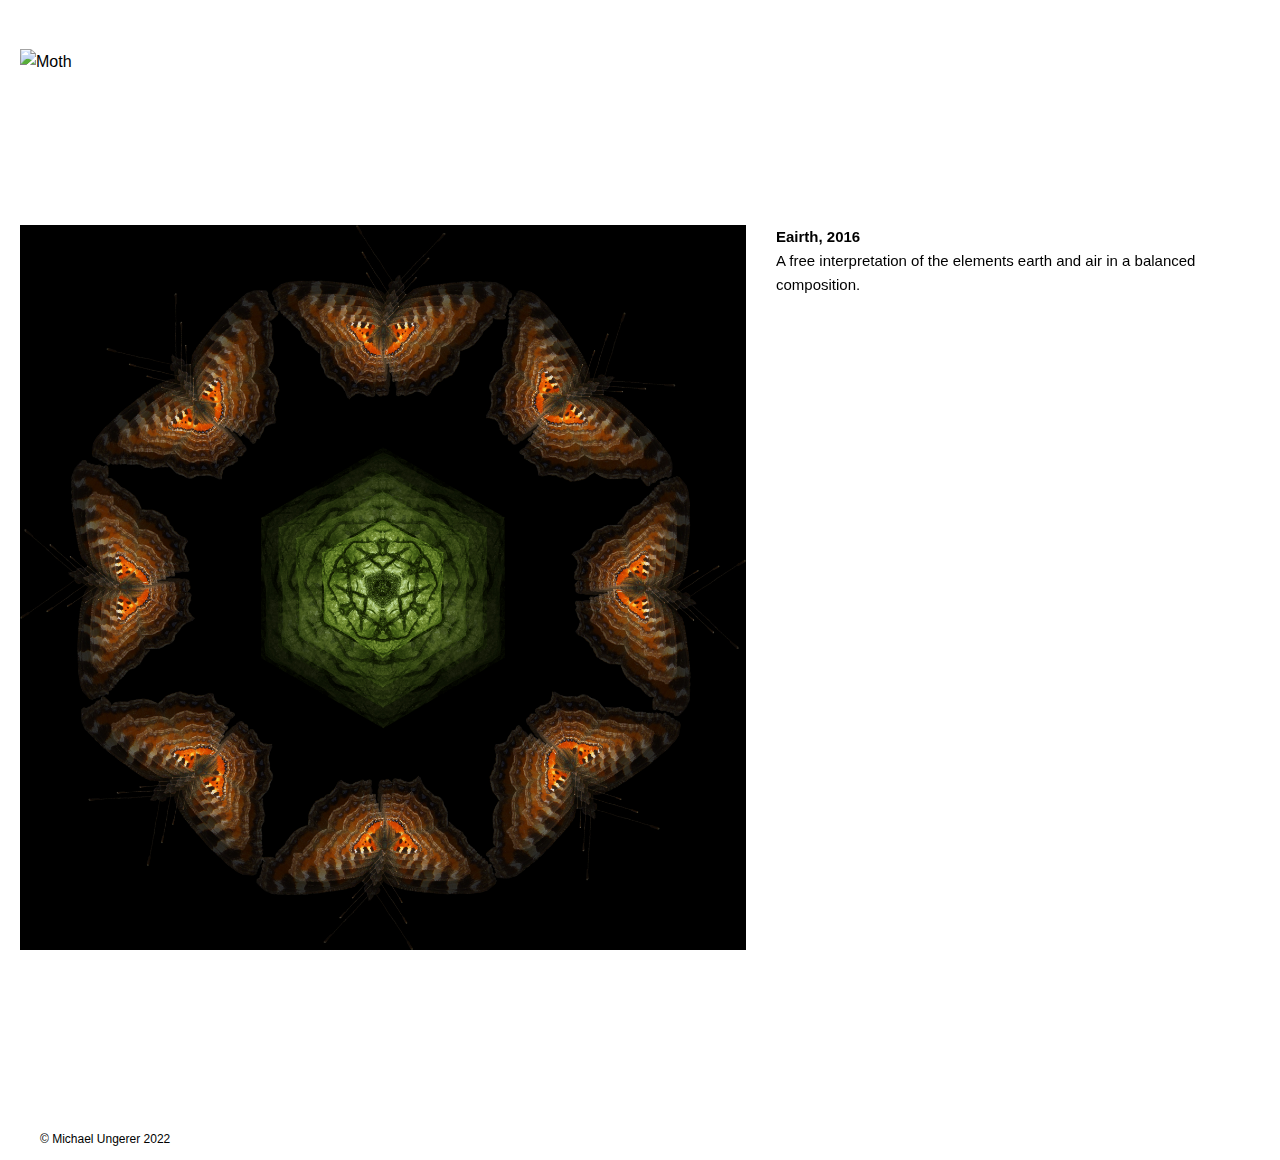
==== commit e42ae1bb: "Update Digitalart.html" ====
--- a/Digitalart.html
+++ b/Digitalart.html
@@ -30,7 +30,7 @@
         </div>
             
             <div class="bild">
-            <div class="imageok"><img src="img/spinne%20mandala.jpg" alt="spidermandala"></div>
+             <div class="imageok"><img src="img/spinne%20mandala%20180ppi.jpg" alt="spidermandala"></div>
         </div>
         </div>
             
@@ -43,7 +43,7 @@
         </div>
         </div> 
                 <div class="bild">
-            <div class="imageok"><img src="img/Schneiderrrcopyright.jpg" alt="Moth and forest"></div>
+            <div class="imageok"><img src="img/Schneiderrr.jpg" alt="Moth and forest"></div>
             <div class="imageok"><img src="img/Schneider2%20ok%20stop.jpg" alt="Moth"></div>
             <div class="imageok"><img src="img/Schneider%204%20ok.jpg" alt="Moth"></div>  
         </div>
@@ -60,7 +60,7 @@
         </div>
             
         <div class="bild">
-            <div class="imageok"><img src="img/betterflyc.jpg" alt="butterflymandala"></div> 
+            <div class="imageok"><img src="img/betterflyy.jpg" alt="butterflymandala"></div> 
         </div>
         </div>
             
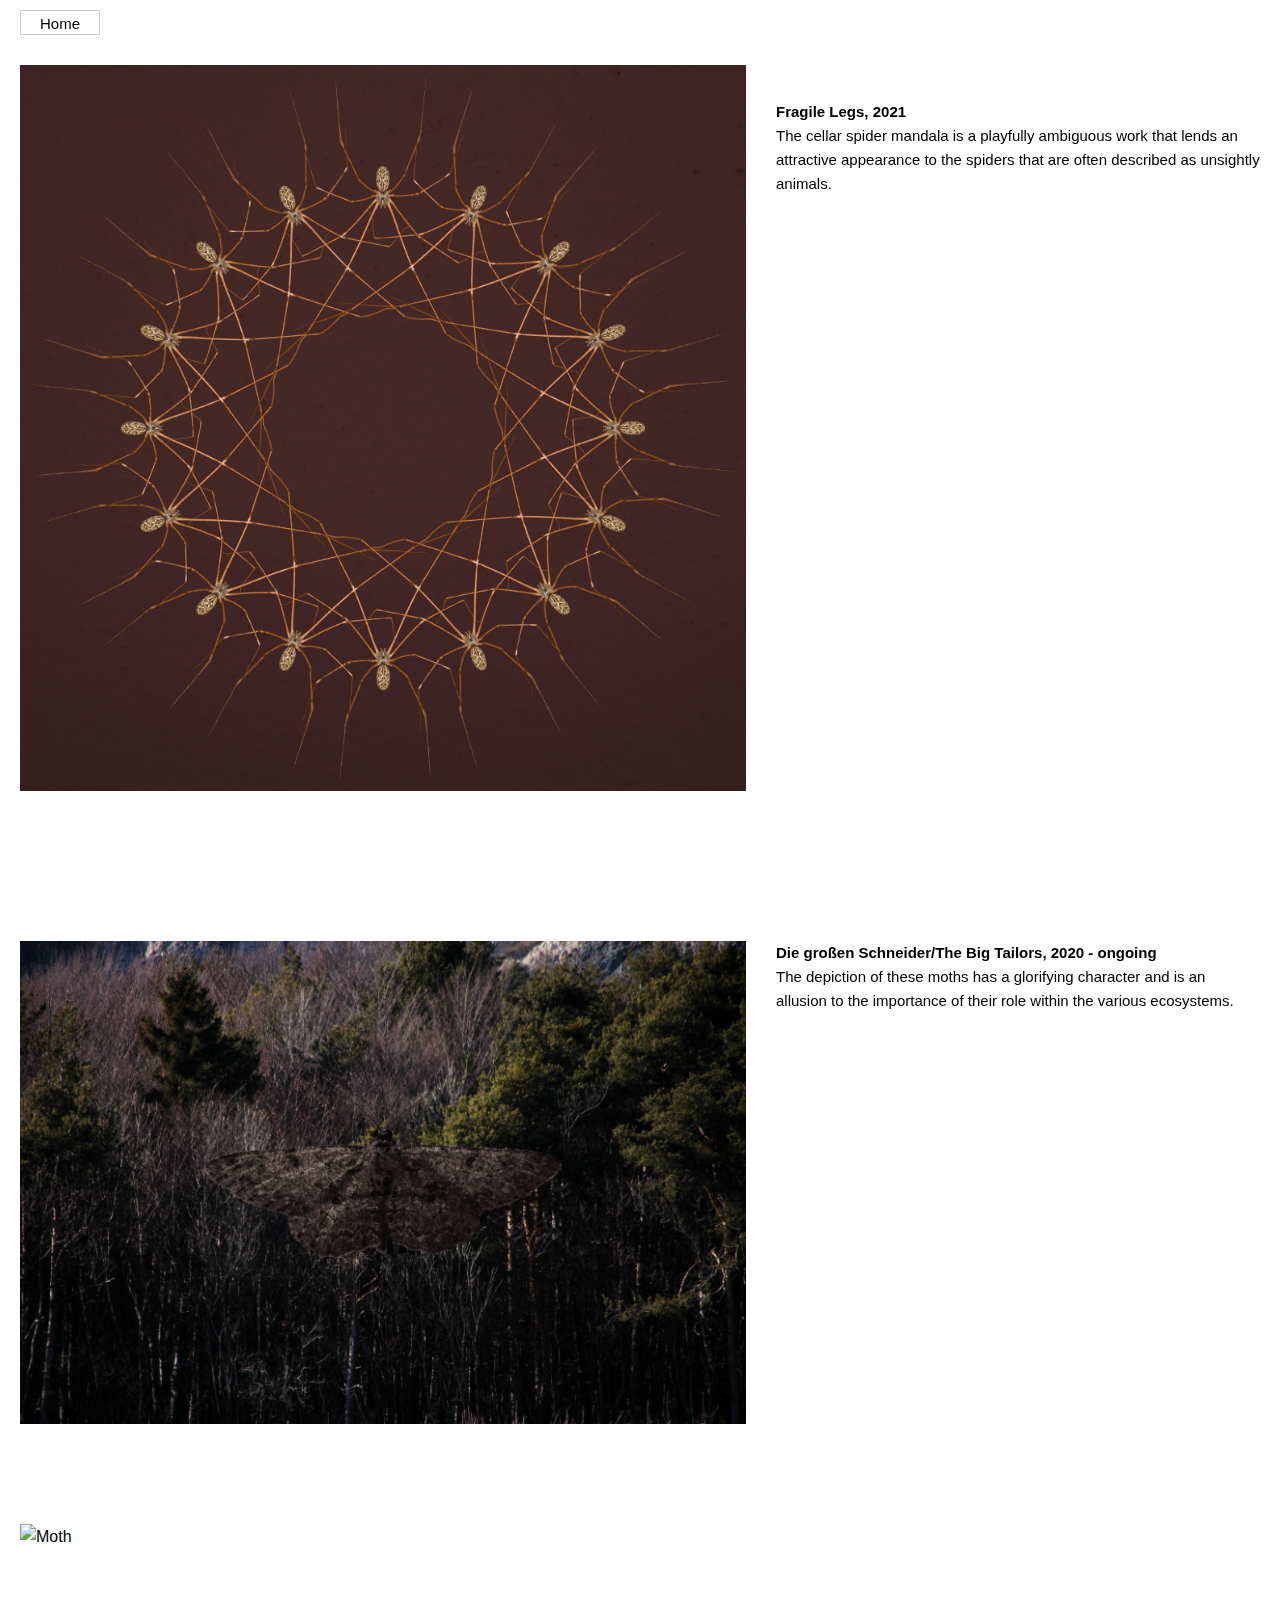
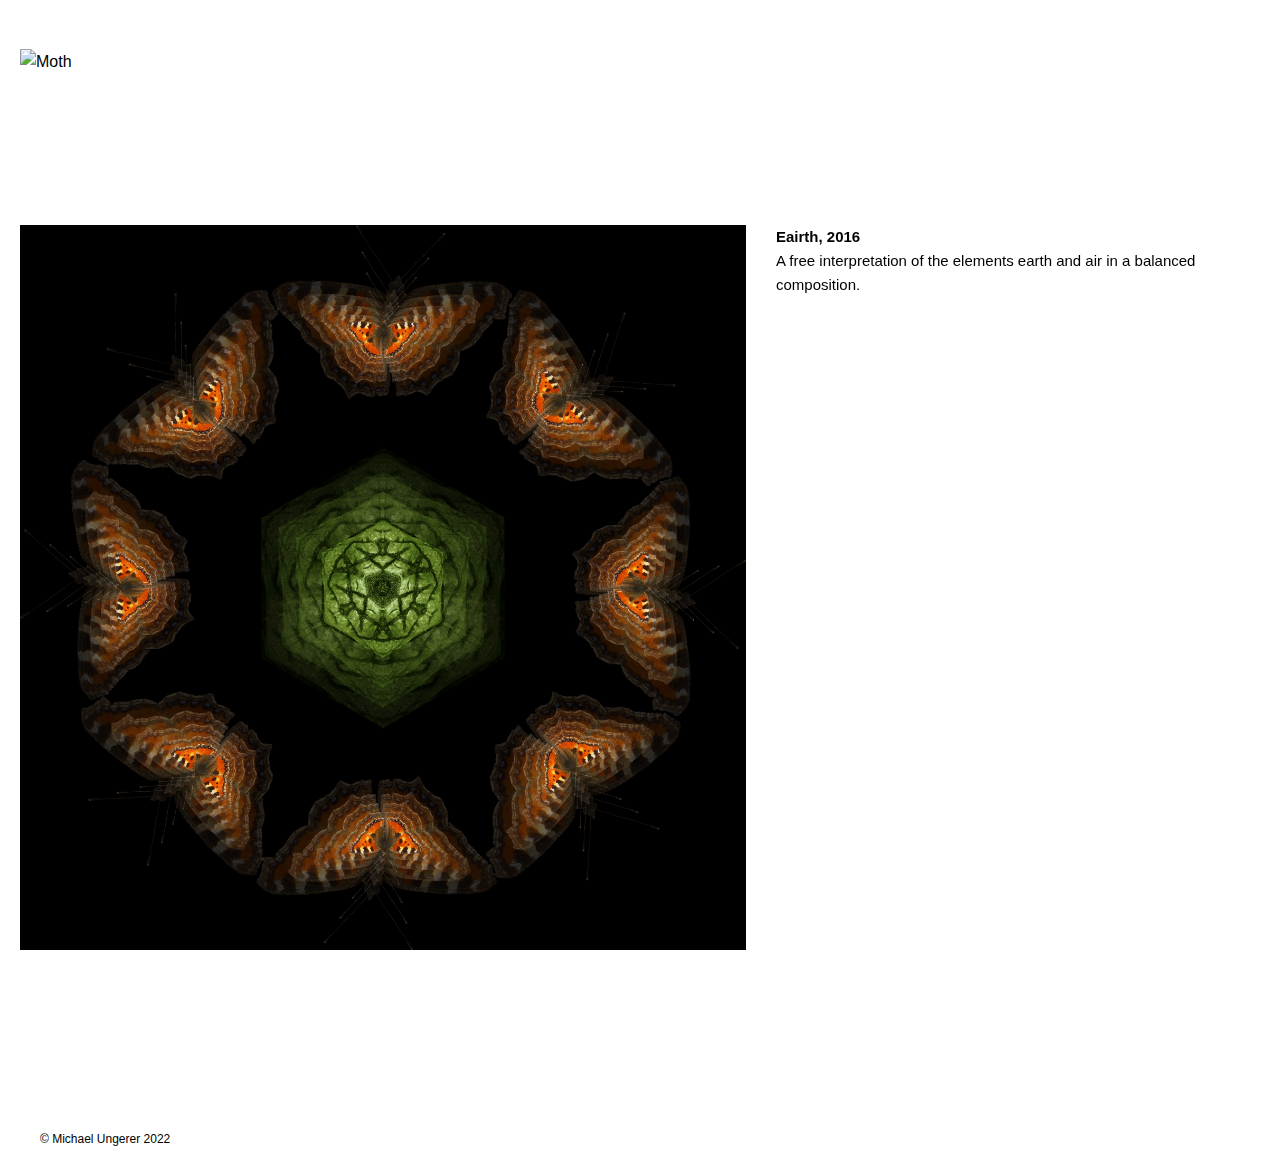
==== commit 11c0bc2c: "Update Digitalart.html" ====
--- a/Digitalart.html
+++ b/Digitalart.html
@@ -30,7 +30,7 @@
         </div>
             
             <div class="bild">
-             <div class="imageok"><img src="img/spinne%20mandala%20180ppi.jpg" alt="spidermandala"></div>
+             <div class="imageok"><img src="img/spinne-mandala-180ppi.webp" alt="spidermandala"></div>
         </div>
         </div>
             
@@ -43,9 +43,9 @@
         </div>
         </div> 
                 <div class="bild">
-            <div class="imageok"><img src="img/Schneiderrr.jpg" alt="Moth and forest"></div>
-            <div class="imageok"><img src="img/Schneider2%20ok%20stop.jpg" alt="Moth"></div>
-            <div class="imageok"><img src="img/Schneider%204%20ok.jpg" alt="Moth"></div>  
+            <div class="imageok"><img src="img/Schneiderrr.webp" alt="Moth and forest"></div>
+            <div class="imageok"><img src="img/Schneider2-ok-stop.webp" alt="Moth"></div>
+            <div class="imageok"><img src="img/Schneider-4-ok.webp" alt="Moth"></div>  
         </div>
             </div>
             
@@ -60,7 +60,7 @@
         </div>
             
         <div class="bild">
-            <div class="imageok"><img src="img/betterflyy.jpg" alt="butterflymandala"></div> 
+            <div class="imageok"><img src="img/betterflyy.webp" alt="butterflymandala"></div> 
         </div>
         </div>
             
--- a/styles.css
+++ b/styles.css
@@ -73,11 +73,11 @@
 }
 
 .textparent{
-    /* background-color: lightcoral; */
+    background-color: #ffcc99;
     display:flex;
     font-size: 15px;
     margin-top: 0px;
-    padding: 0px 20px;
+    padding: 20px 20px;
 }
 
 .bild{
@@ -98,7 +98,7 @@
     /* background-color: green; */
     display: grid;
     grid grid-template-columns: 1fr;
-    grid-row-gap: 10px;
+    grid-row-gap: 0px;
     width: 100%;
     
 }
@@ -208,6 +208,7 @@
 }
     
     .textparent {
+        background-color: transparent;
         grid-area: 1 / 2;
         padding: 0px 0px;
     }
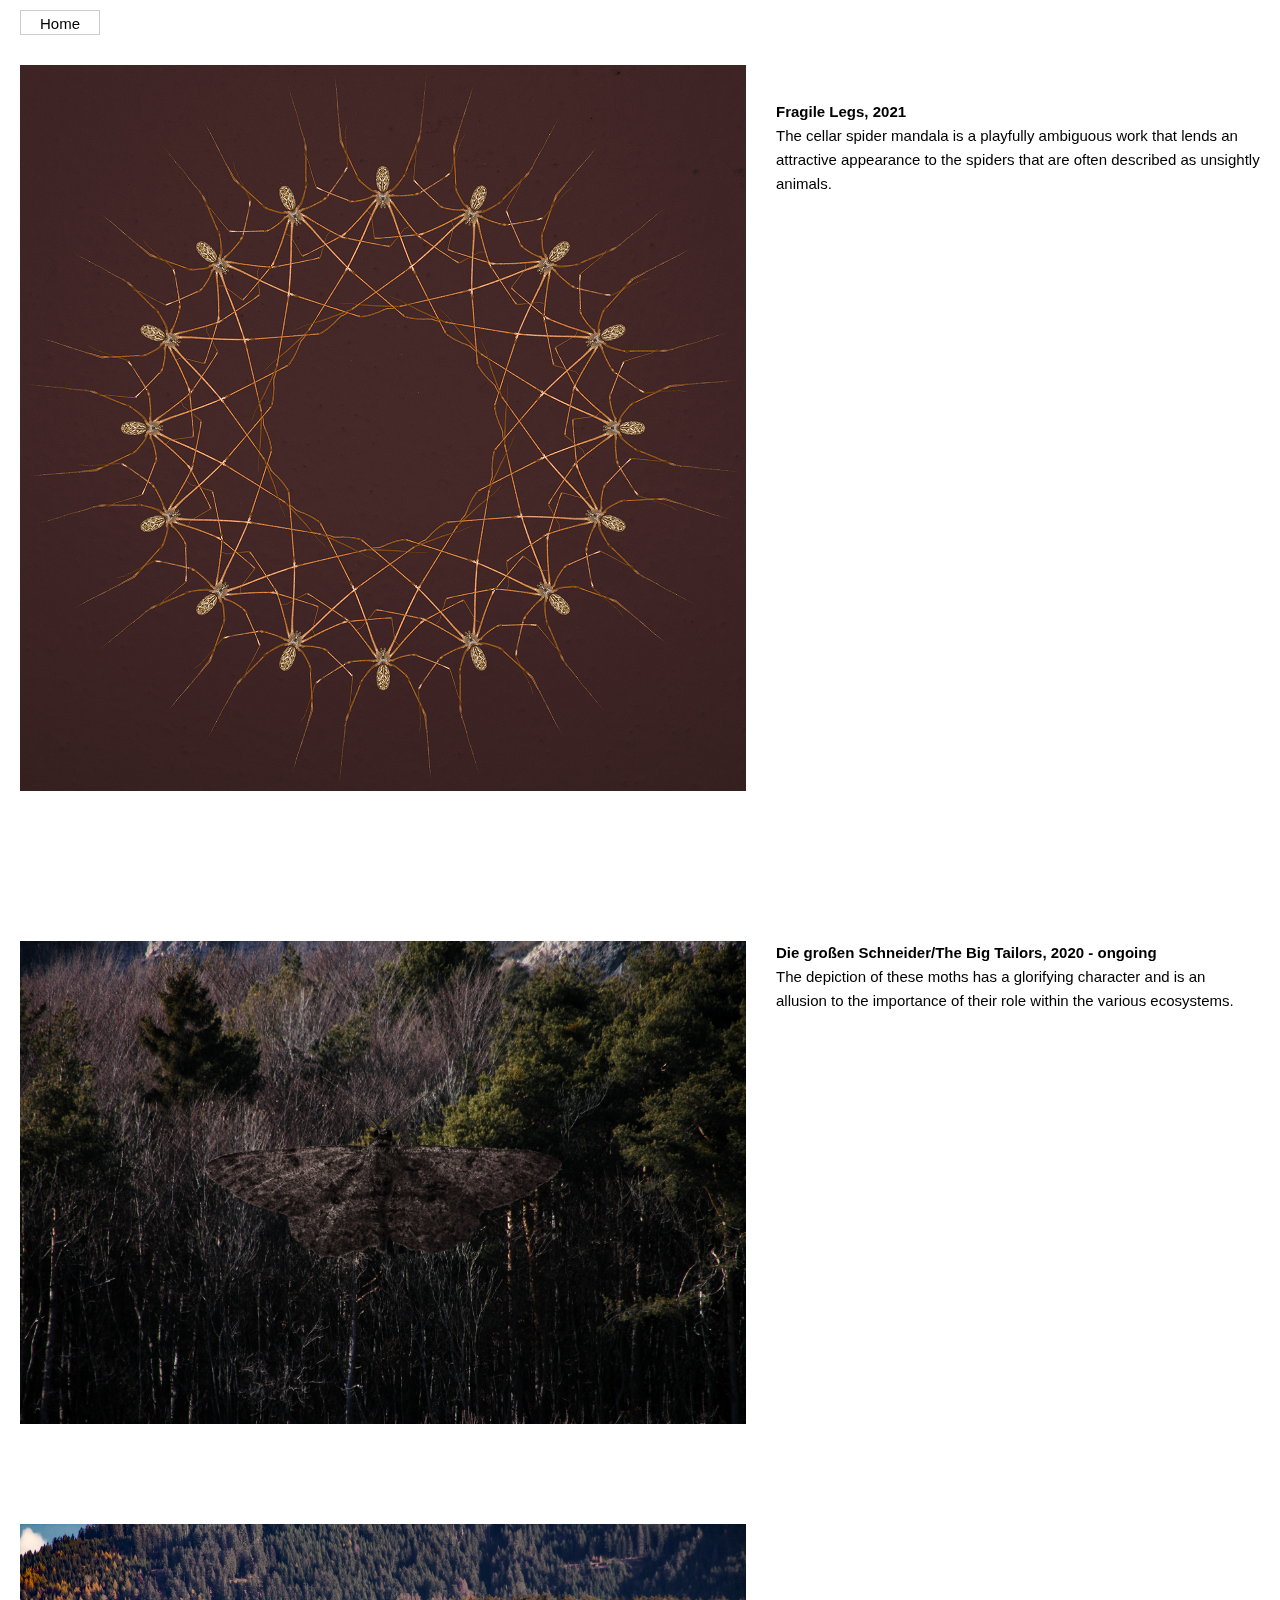
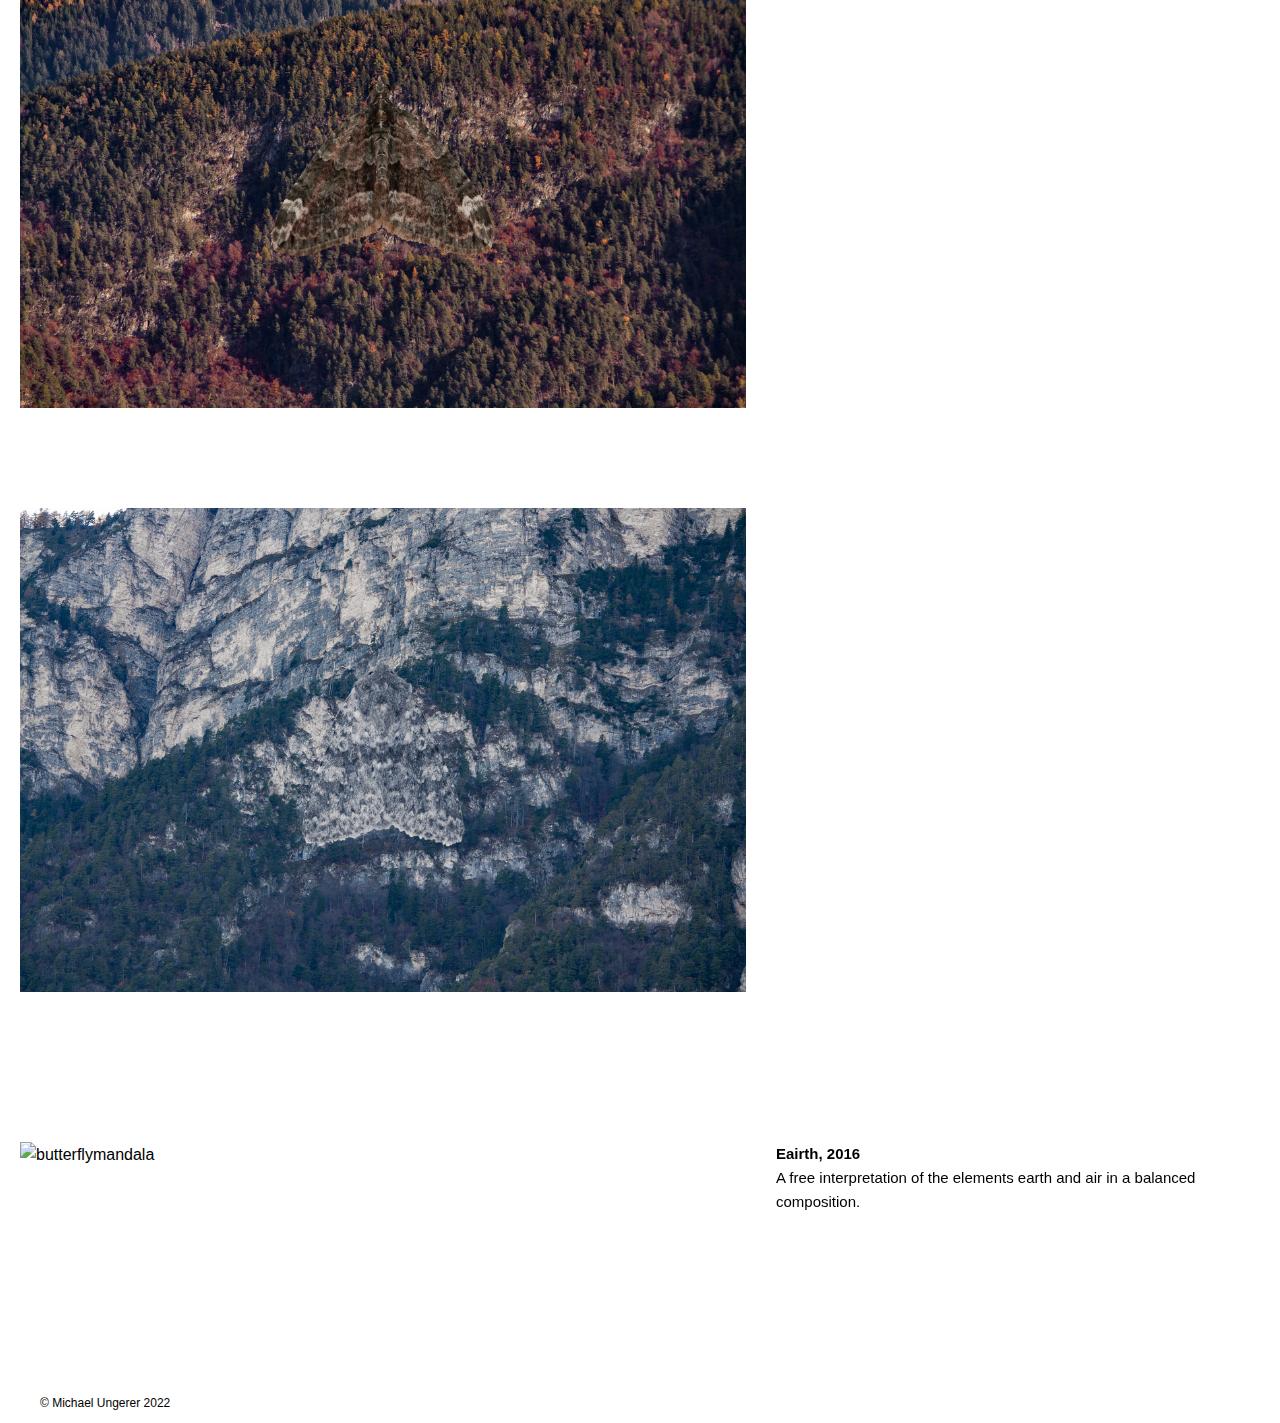
==== commit 21778a4f: "Update Digitalart.html" ====
--- a/Digitalart.html
+++ b/Digitalart.html
@@ -30,7 +30,7 @@
         </div>
             
             <div class="bild">
-             <div class="imageok"><img src="img/spinne-mandala-180ppi.webp" alt="spidermandala"></div>
+             <div class="imageok"><img src="img/spinne mandala 180ppi.jpg" alt="spidermandala"></div>
         </div>
         </div>
             
@@ -43,9 +43,9 @@
         </div>
         </div> 
                 <div class="bild">
-            <div class="imageok"><img src="img/Schneiderrr.webp" alt="Moth and forest"></div>
-            <div class="imageok"><img src="img/Schneider2-ok-stop.webp" alt="Moth"></div>
-            <div class="imageok"><img src="img/Schneider-4-ok.webp" alt="Moth"></div>  
+            <div class="imageok"><img src="img/Schneiderrr.jpg" alt="Moth and forest"></div>
+            <div class="imageok"><img src="img/Schneider2 ok stop.jpg" alt="Moth"></div>
+            <div class="imageok"><img src="img/Schneider 4 ok.jpg" alt="Moth"></div>  
         </div>
             </div>
             
@@ -60,7 +60,7 @@
         </div>
             
         <div class="bild">
-            <div class="imageok"><img src="img/betterflyy.webp" alt="butterflymandala"></div> 
+            <div class="imageok"><img src="img/betterflyy.jpg" alt="butterflymandala"></div> 
         </div>
         </div>
             
--- a/styles.css
+++ b/styles.css
@@ -73,7 +73,7 @@
 }
 
 .textparent{
-    background-color: #ffcc99;
+    box-shadow: 0 -5px 15px 0 rgba(0,0,0,0.3);
     display:flex;
     font-size: 15px;
     margin-top: 0px;
@@ -209,6 +209,7 @@
     
     .textparent {
         background-color: transparent;
+        box-shadow: none;
         grid-area: 1 / 2;
         padding: 0px 0px;
     }
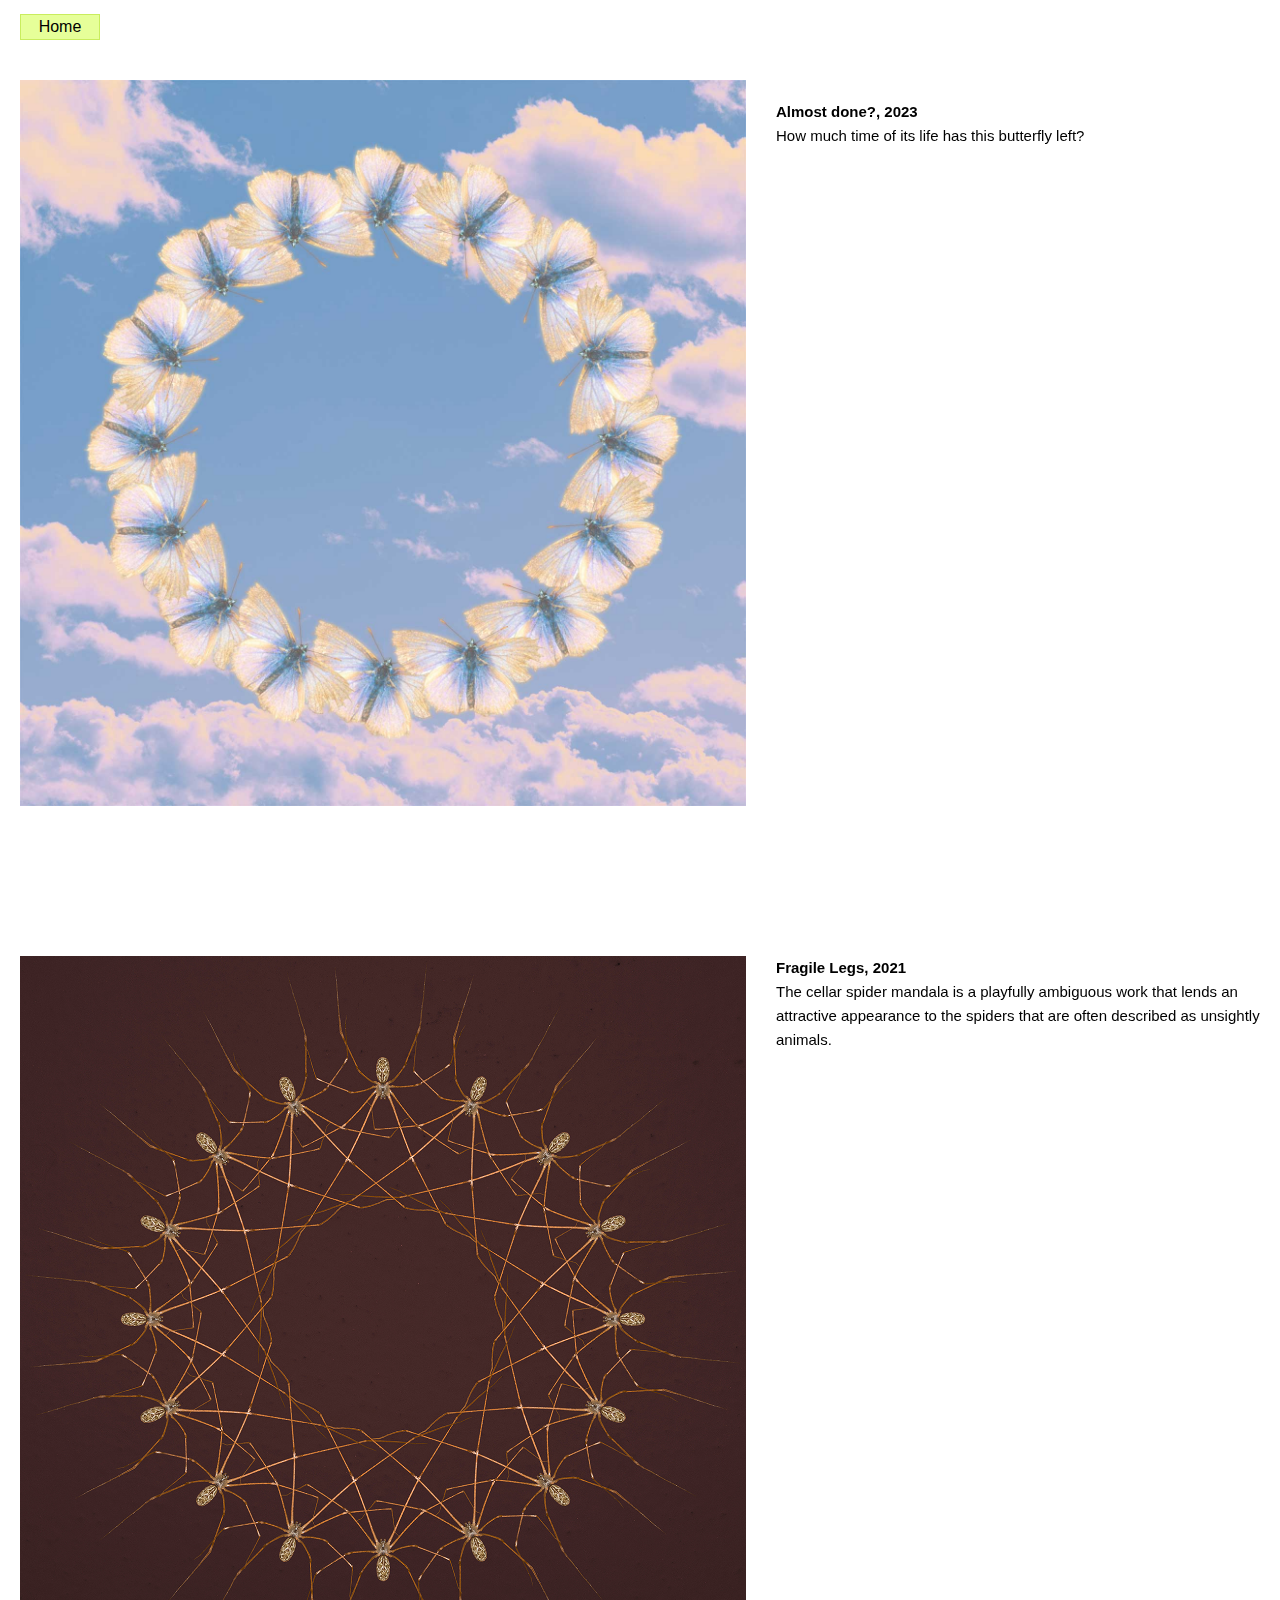
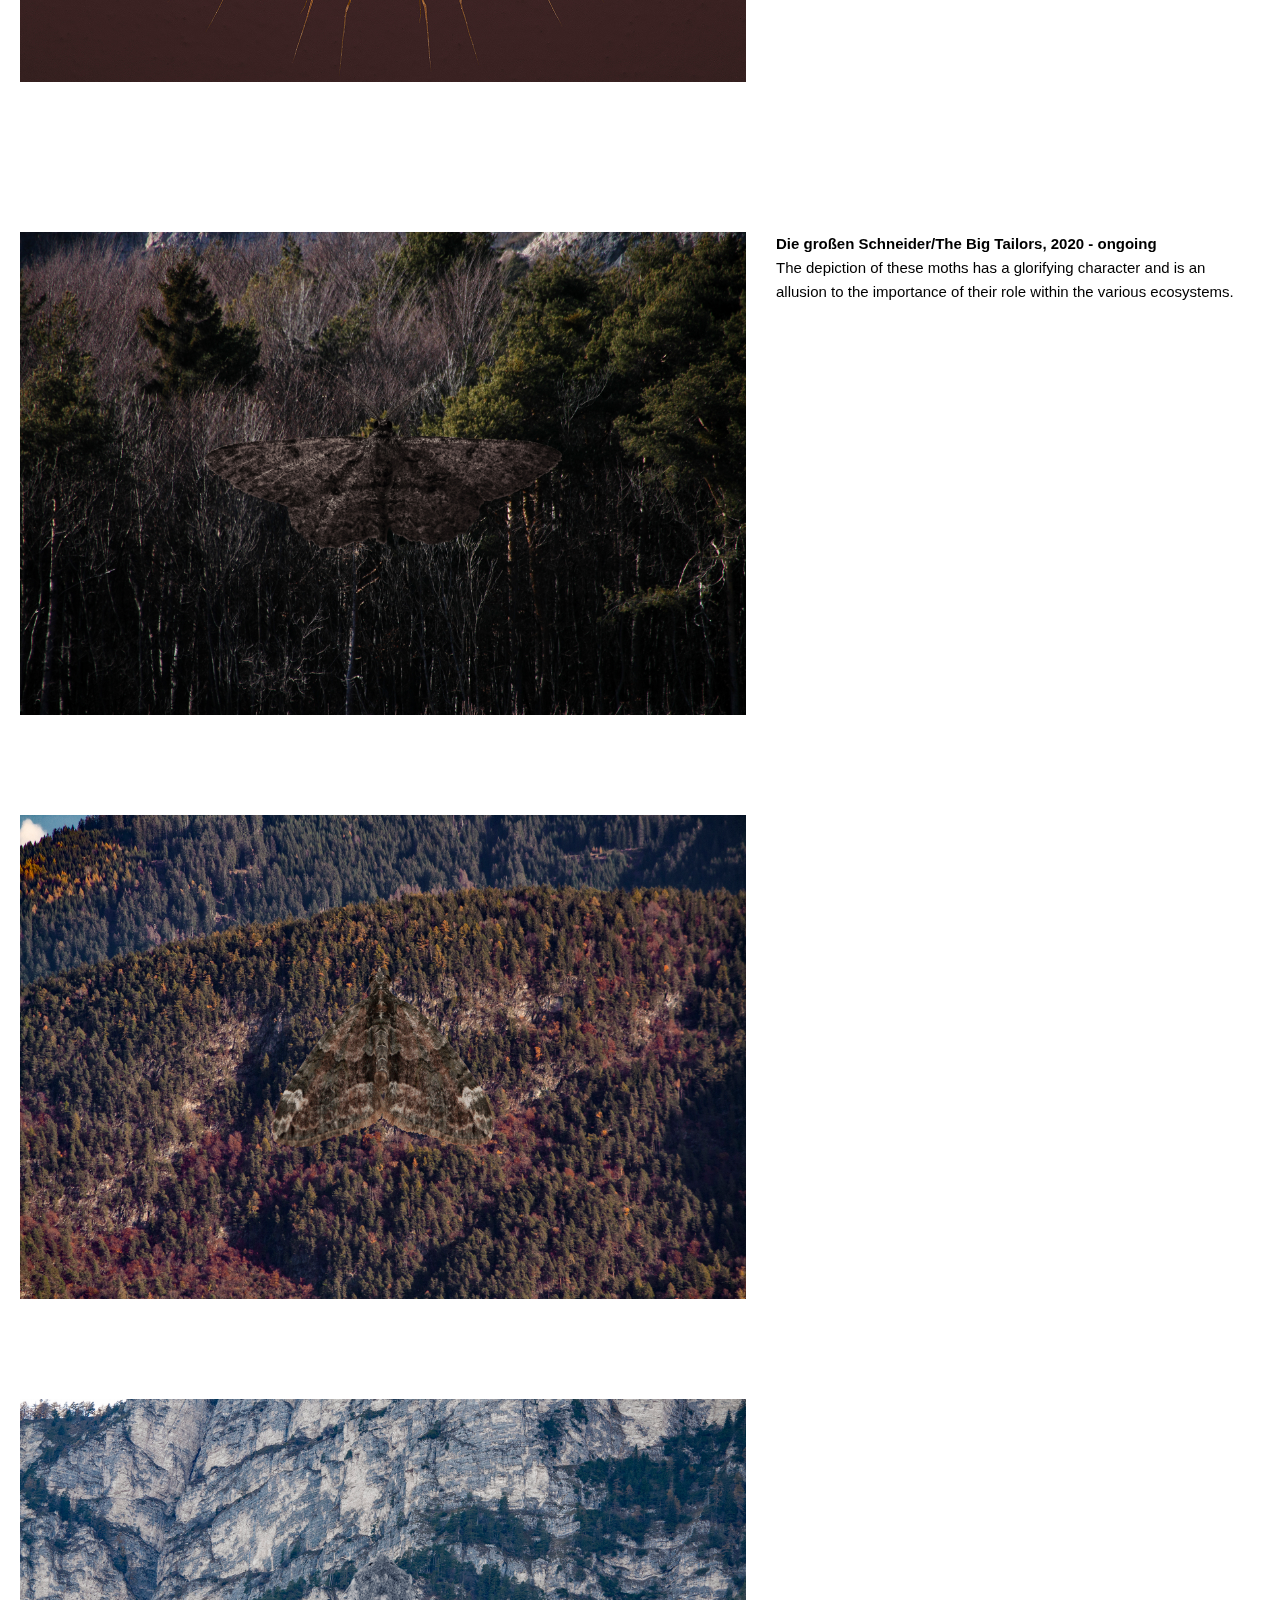
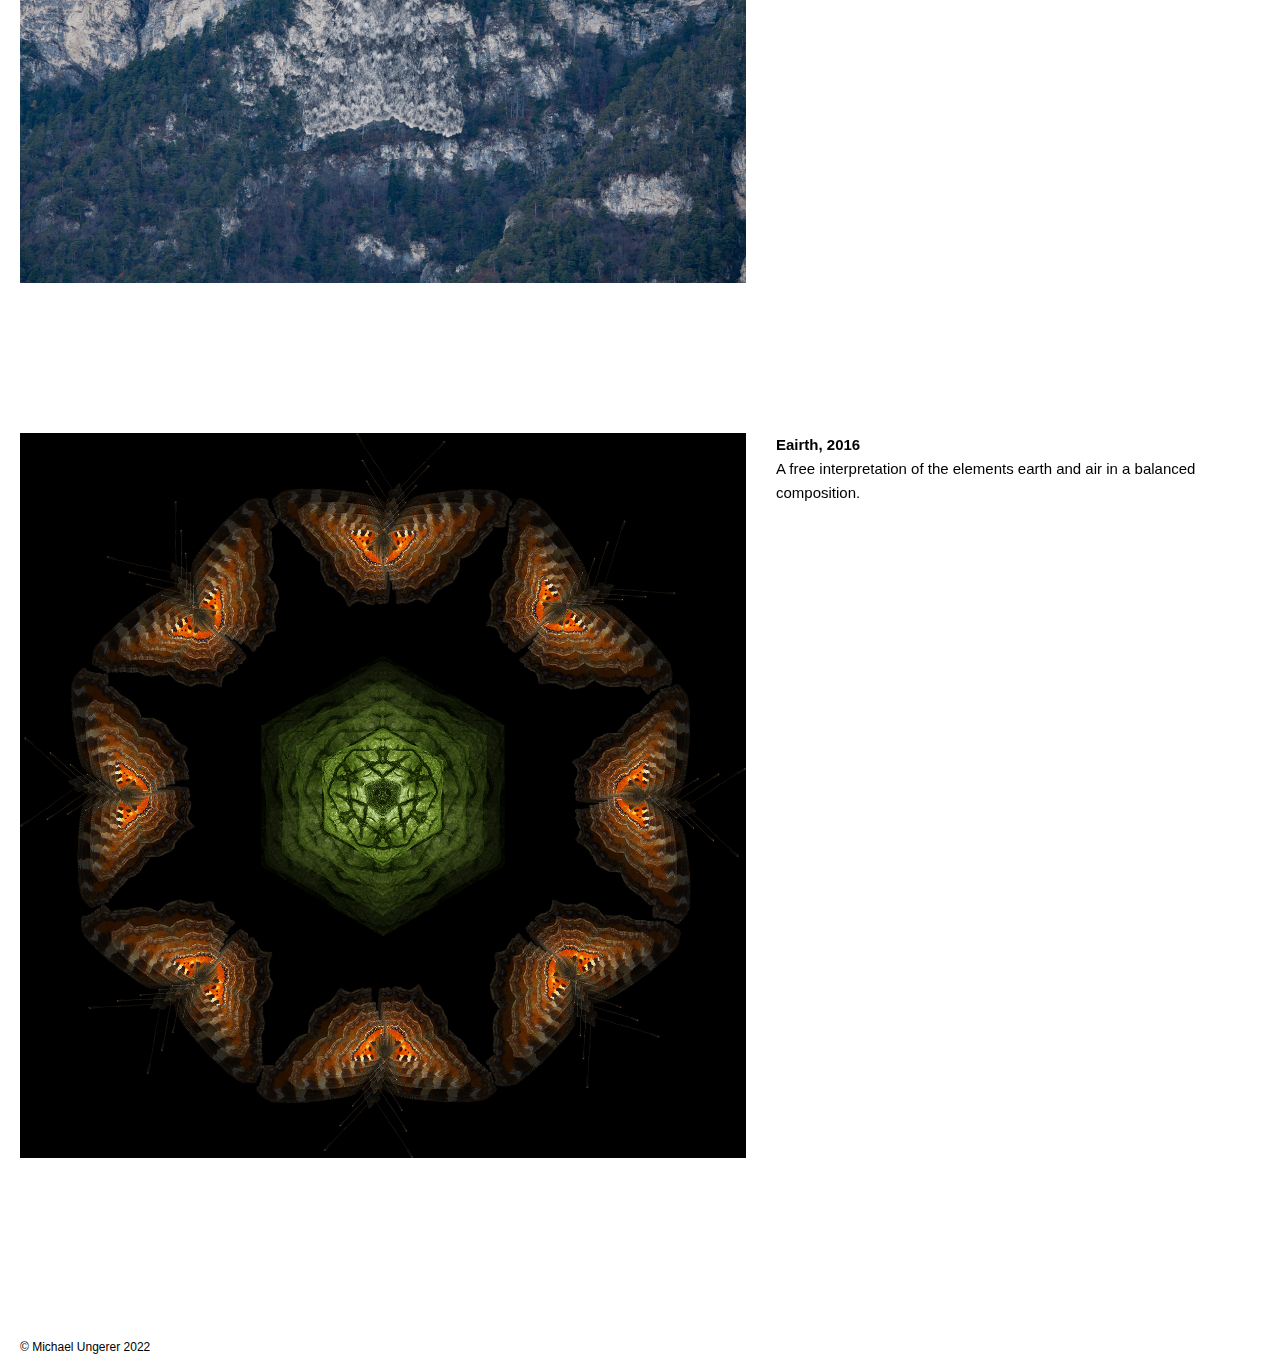
==== commit d43d49d8: "Update Digitalart.html" ====
--- a/Digitalart.html
+++ b/Digitalart.html
@@ -18,6 +18,20 @@
             </div>
         </a>
             </div>
+            
+               <div class="colcontainer">
+                   <div class="textparent">
+          <div id="stickytext">
+          <span style="font-weight: bold">Almost done?, 2023</span>
+            <p>How much time of its life has this butterfly left? 
+            </p>
+        </div>
+        </div>
+            
+            <div class="bild">
+            <div class="imageok"><img src="img/schmetterling" alt="schmetterling"></div>
+        </div>
+        </div>
         
             
             <div class="colcontainer">
--- a/styles.css
+++ b/styles.css
@@ -50,7 +50,7 @@
 .footer {
     font-size: 15px;
     padding-top: 10px;
-    padding-left: 40px;
+    padding-left: 20px;
     padding-bottom: 10px;
     width: 100%;
     display: block;
@@ -69,7 +69,7 @@
     display: flex;
     flex-wrap: wrap;
     justify-content: center;
-    margin-top: 45px;
+    margin-top: 60px;
 }
 
 .textparent{
@@ -105,28 +105,28 @@
 
  
 .Home{
-    display:block;
-    width: 80px;
-    height: 25px;
-    margin-top:10px;
-    position:fixed;
-    border-color: #cccccc;
-    border-style:solid;
-    border-width: 1px;
-    font-size: 15px;
-    font-family: Arial, sans-serif;
-    text-align: center;
-    vertical-align: middle;
-    line-height: 25px;
-    
-}
+  position:absolute;
+  margin: 0;
+  top: 50%;
+  left: 50%;
+  -ms-transform: translate(-50%, -50%);
+  transform: translate(-50%, -50%);  
+  border-color: #c9ed5e;
+  border-style:solid;
+  border-width: 1px;
+  width: 80px;
+  text-align: center;
+  line-height: 24px;
+  background-color: #e6ff99;
+}
+
 .header{
         z-index: 1;
         overflow:hidden;
         position: fixed;
         top: 0;
         width: 100%;
-        height: 45px;
+        height: 55px;
         background-color: white;
         padding-left: 20px;
      }
@@ -191,6 +191,7 @@
     .parent {
         grid-template-columns: 1fr 1fr 1fr;
         padding-bottom: 50px;
+        grid-row-gap: 40px;
         }
         
     .childtext{
@@ -228,9 +229,24 @@
         padding:20px;
     }
     
-}
-
-
-
-
-
+ .Home {
+  position:relative;
+  margin:0px;
+  top: 25%;
+  left: 0%;
+  -ms-transform: none;
+  transform: none;  
+  border-color: #c9ed5e;
+  border-style:solid;
+  border-width: 1px;
+  width: 80px;
+  text-align: center;
+  line-height: 24px;
+  background-color: #e6ff99;
+    
+}
+
+
+
+
+
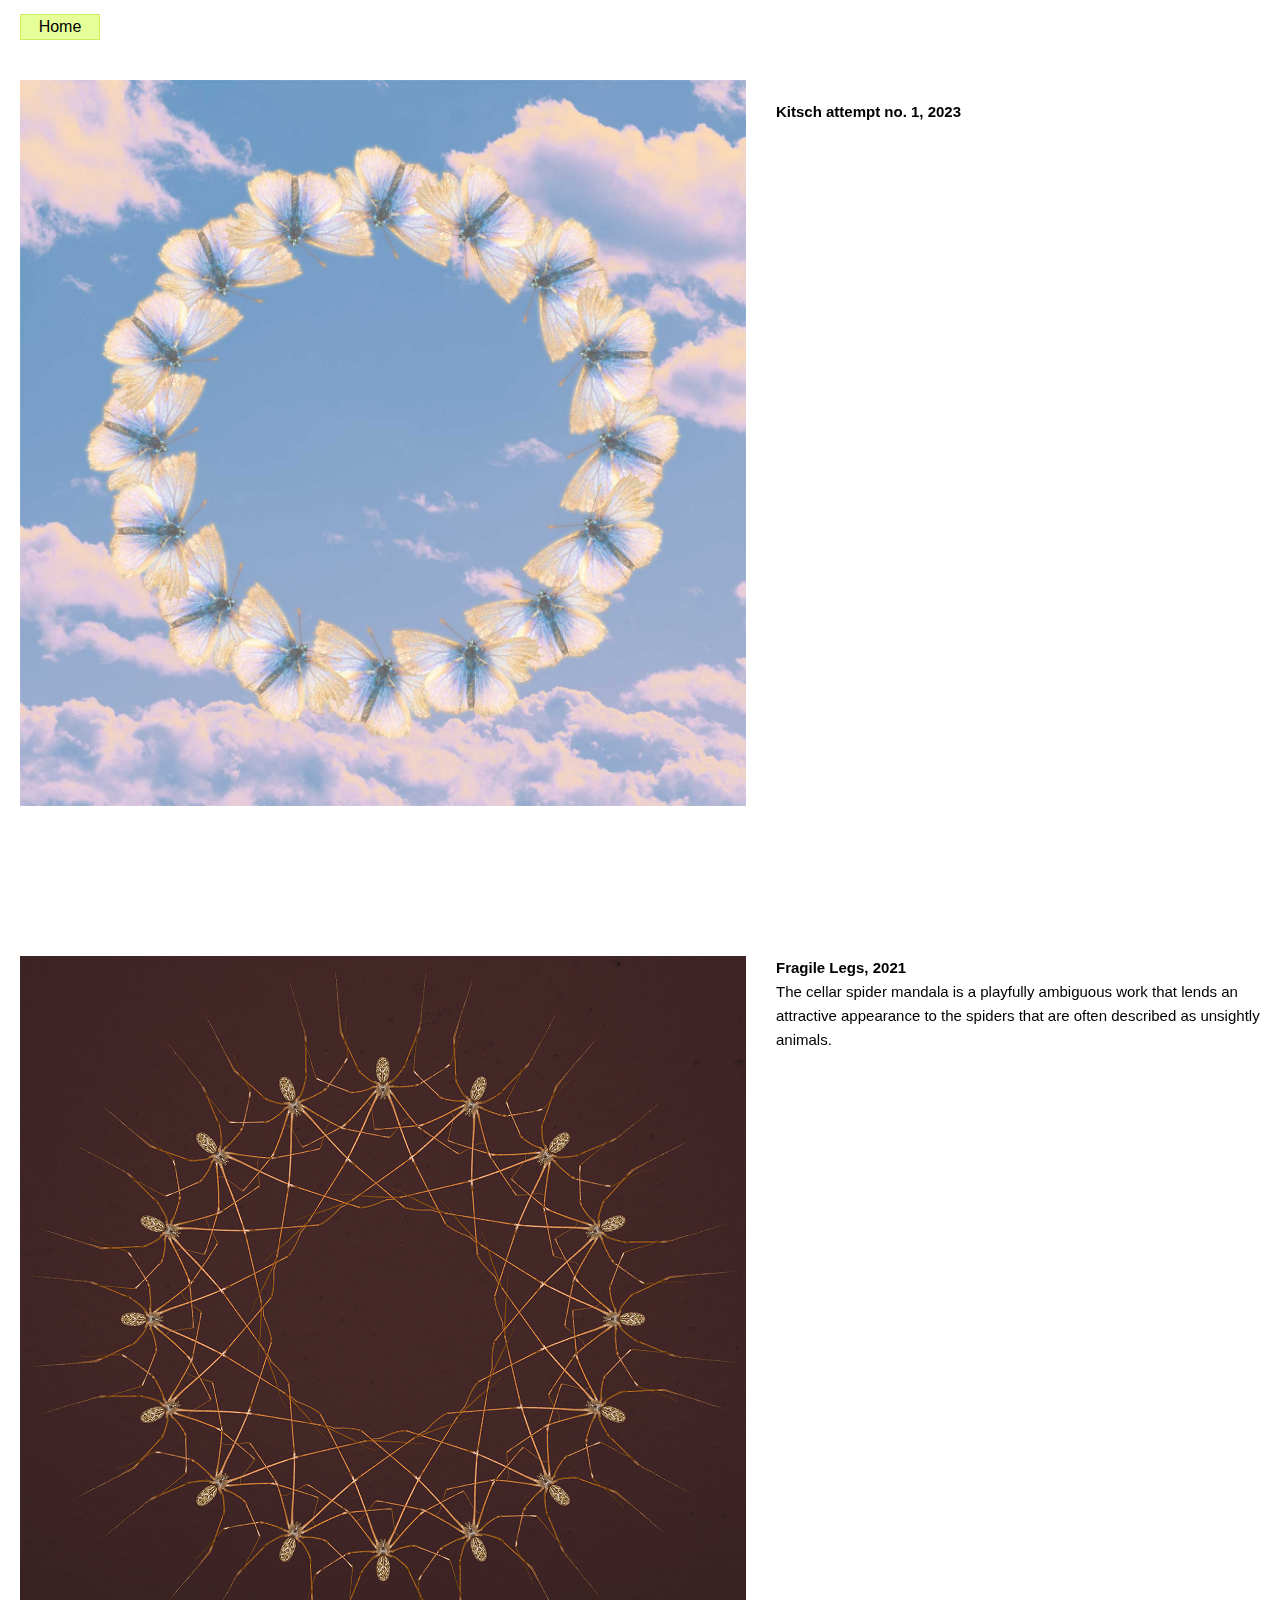
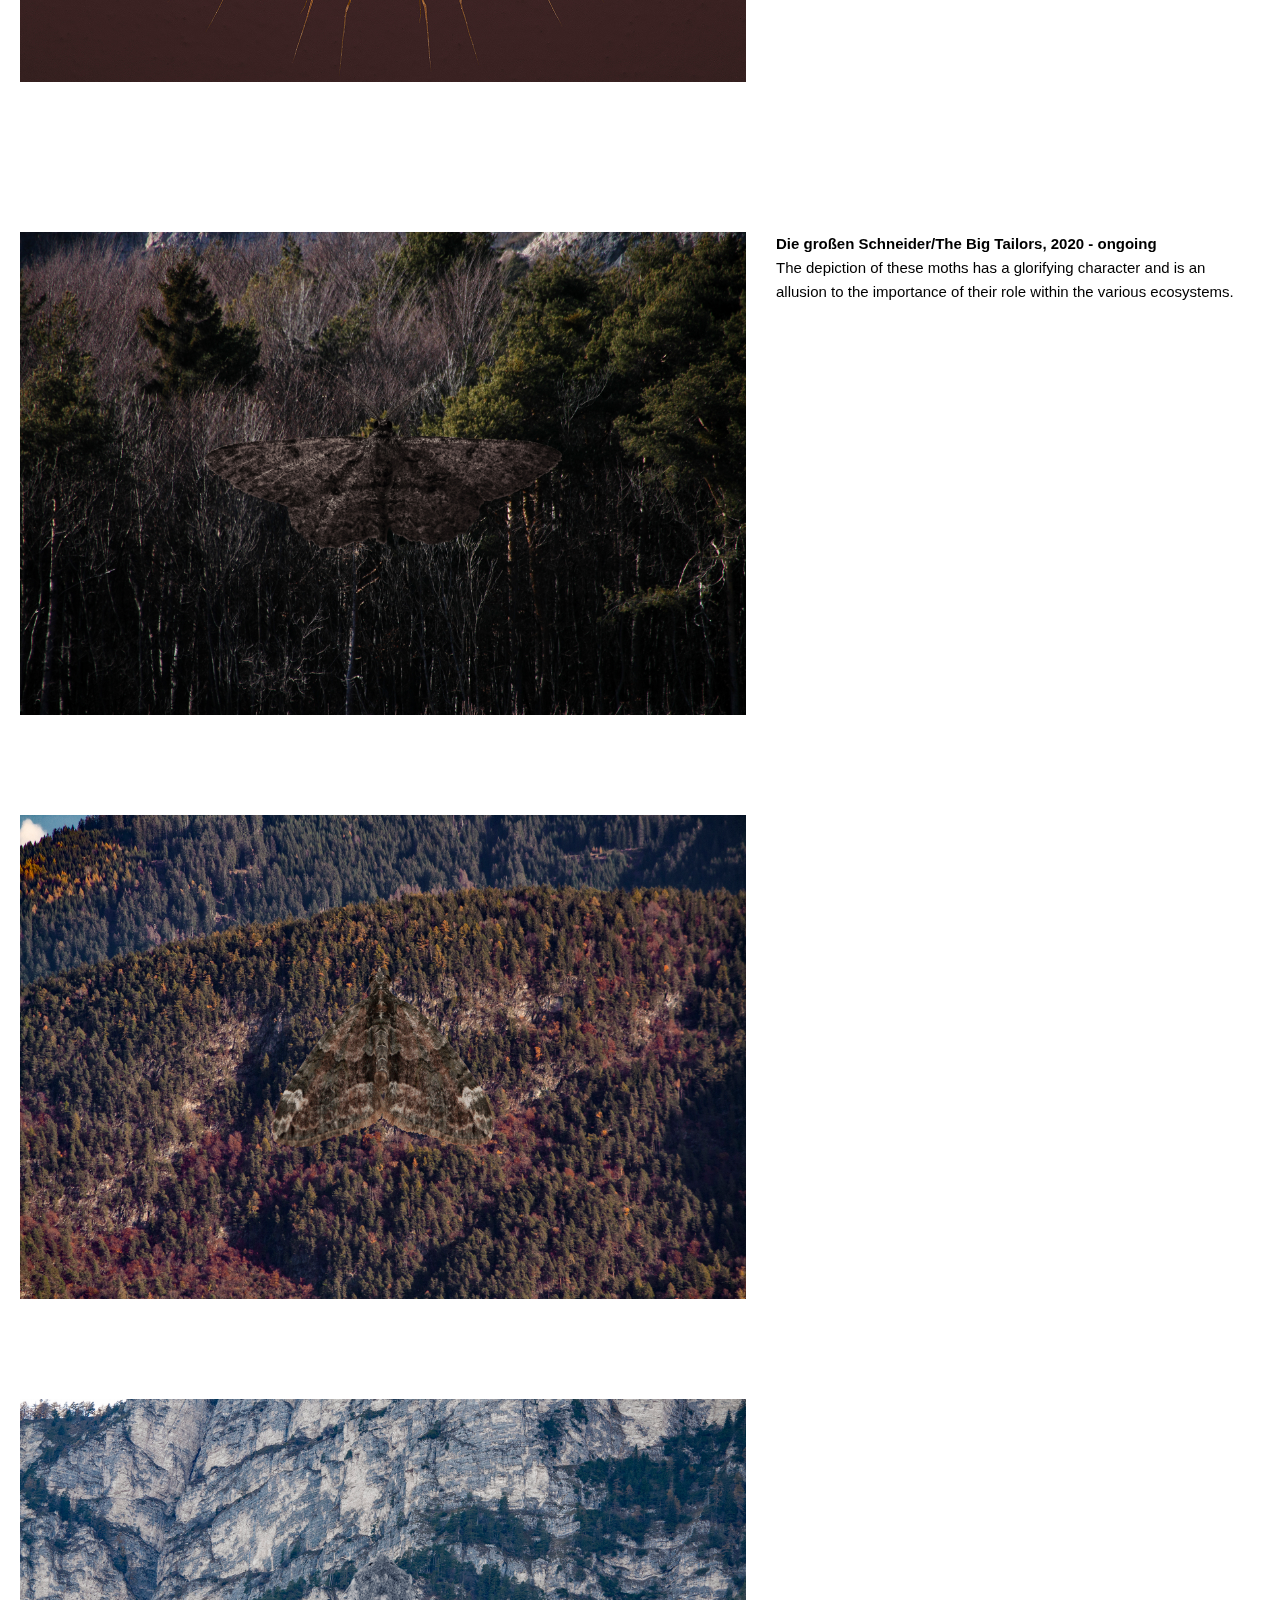
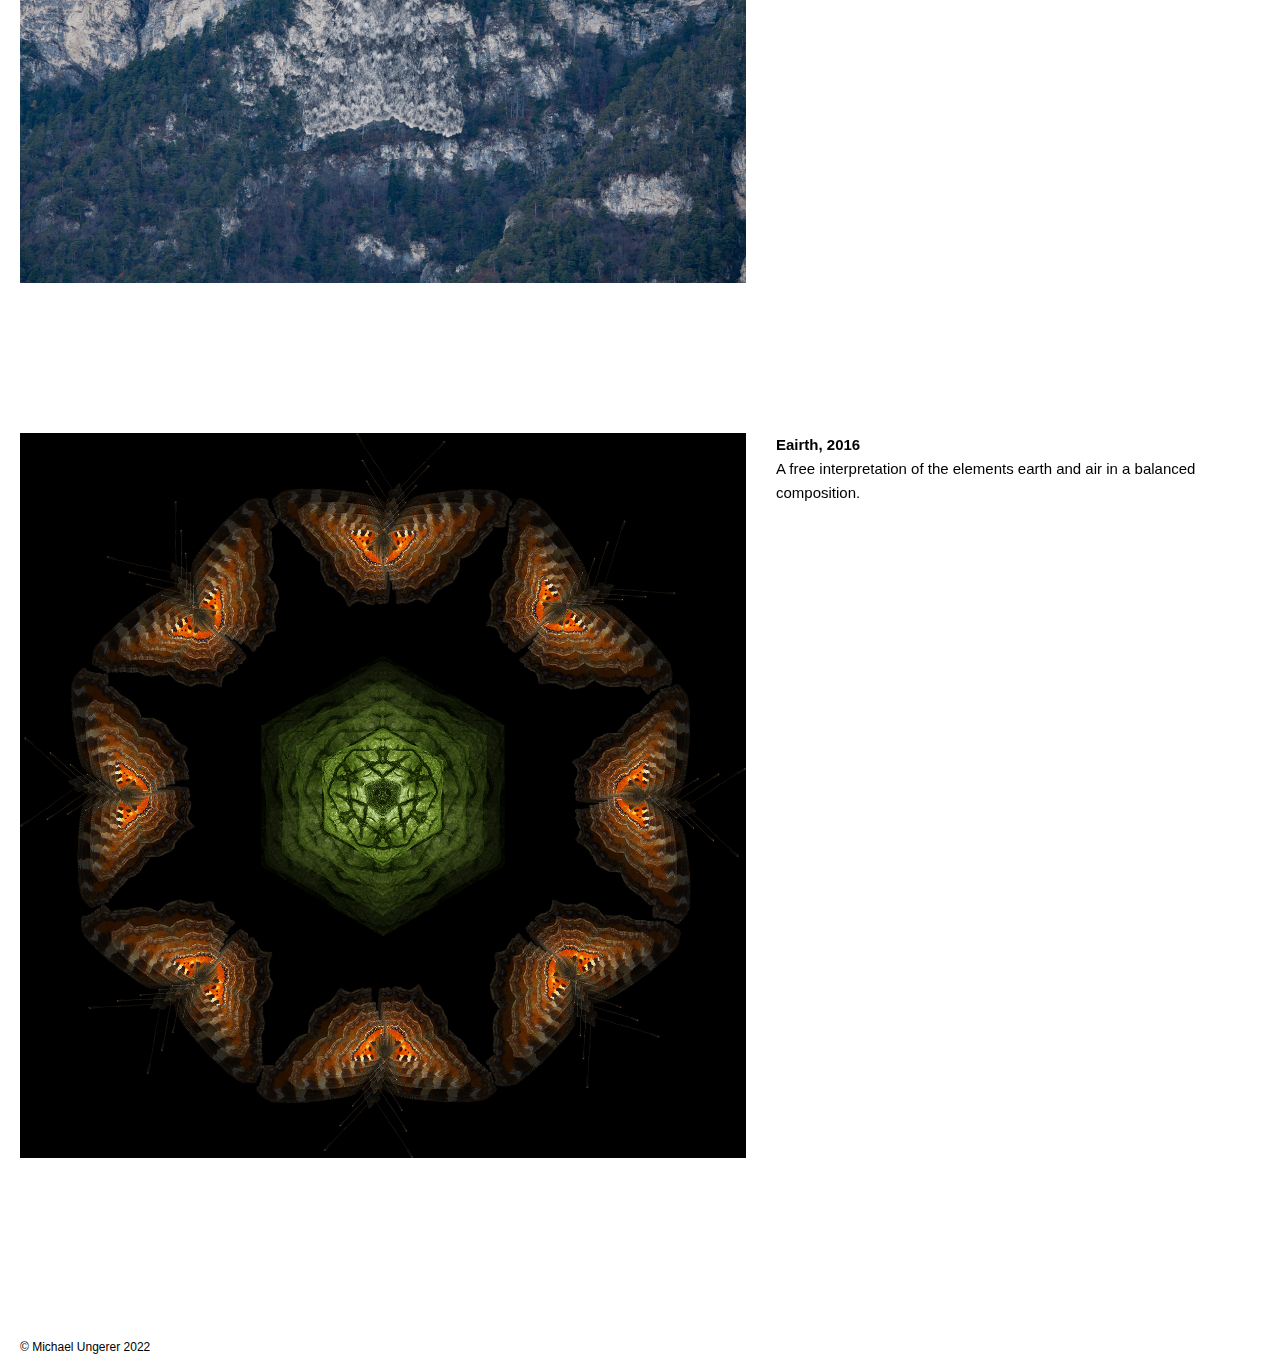
==== commit 92530192: "Update Digitalart.html" ====
--- a/Digitalart.html
+++ b/Digitalart.html
@@ -22,8 +22,8 @@
                <div class="colcontainer">
                    <div class="textparent">
           <div id="stickytext">
-          <span style="font-weight: bold">Almost done?, 2023</span>
-            <p>How much time of its life has this butterfly left? 
+          <span style="font-weight: bold">Kitsch attempt no. 1, 2023</span>
+            <p> 
             </p>
         </div>
         </div>
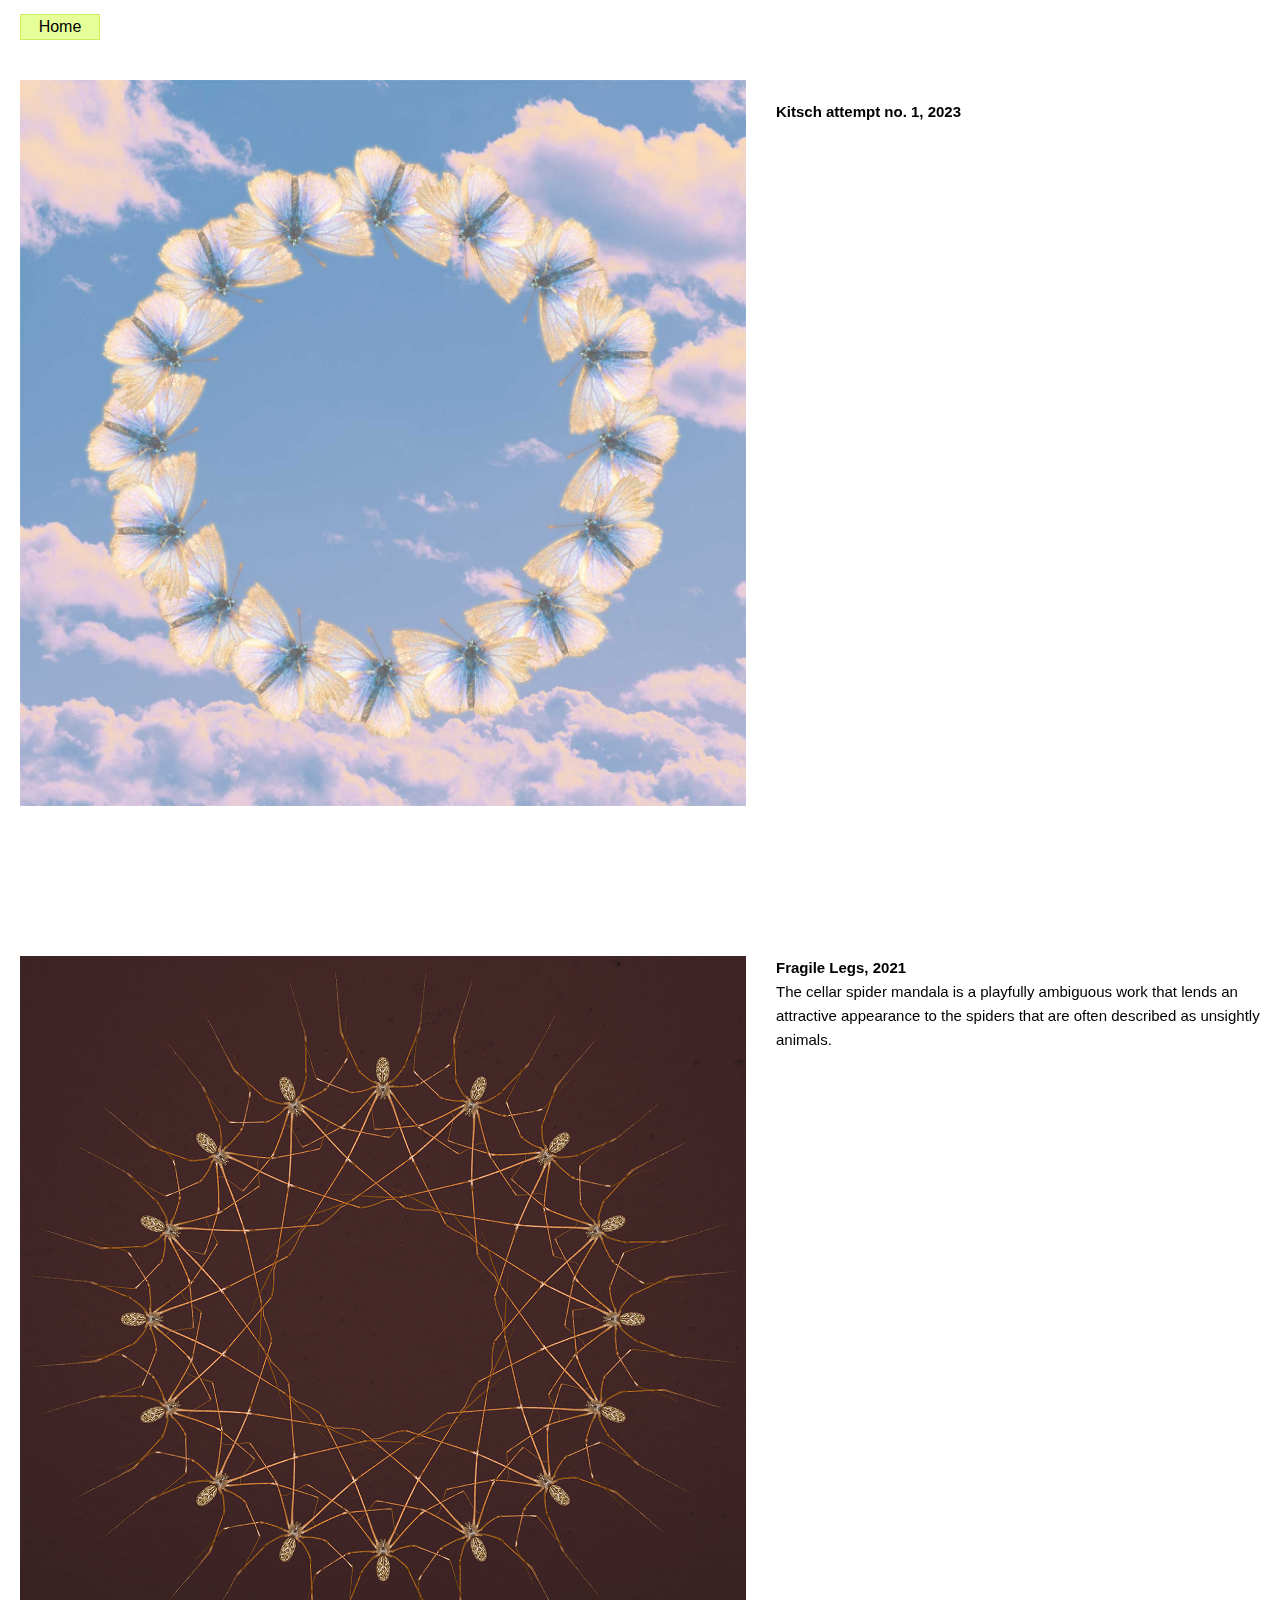
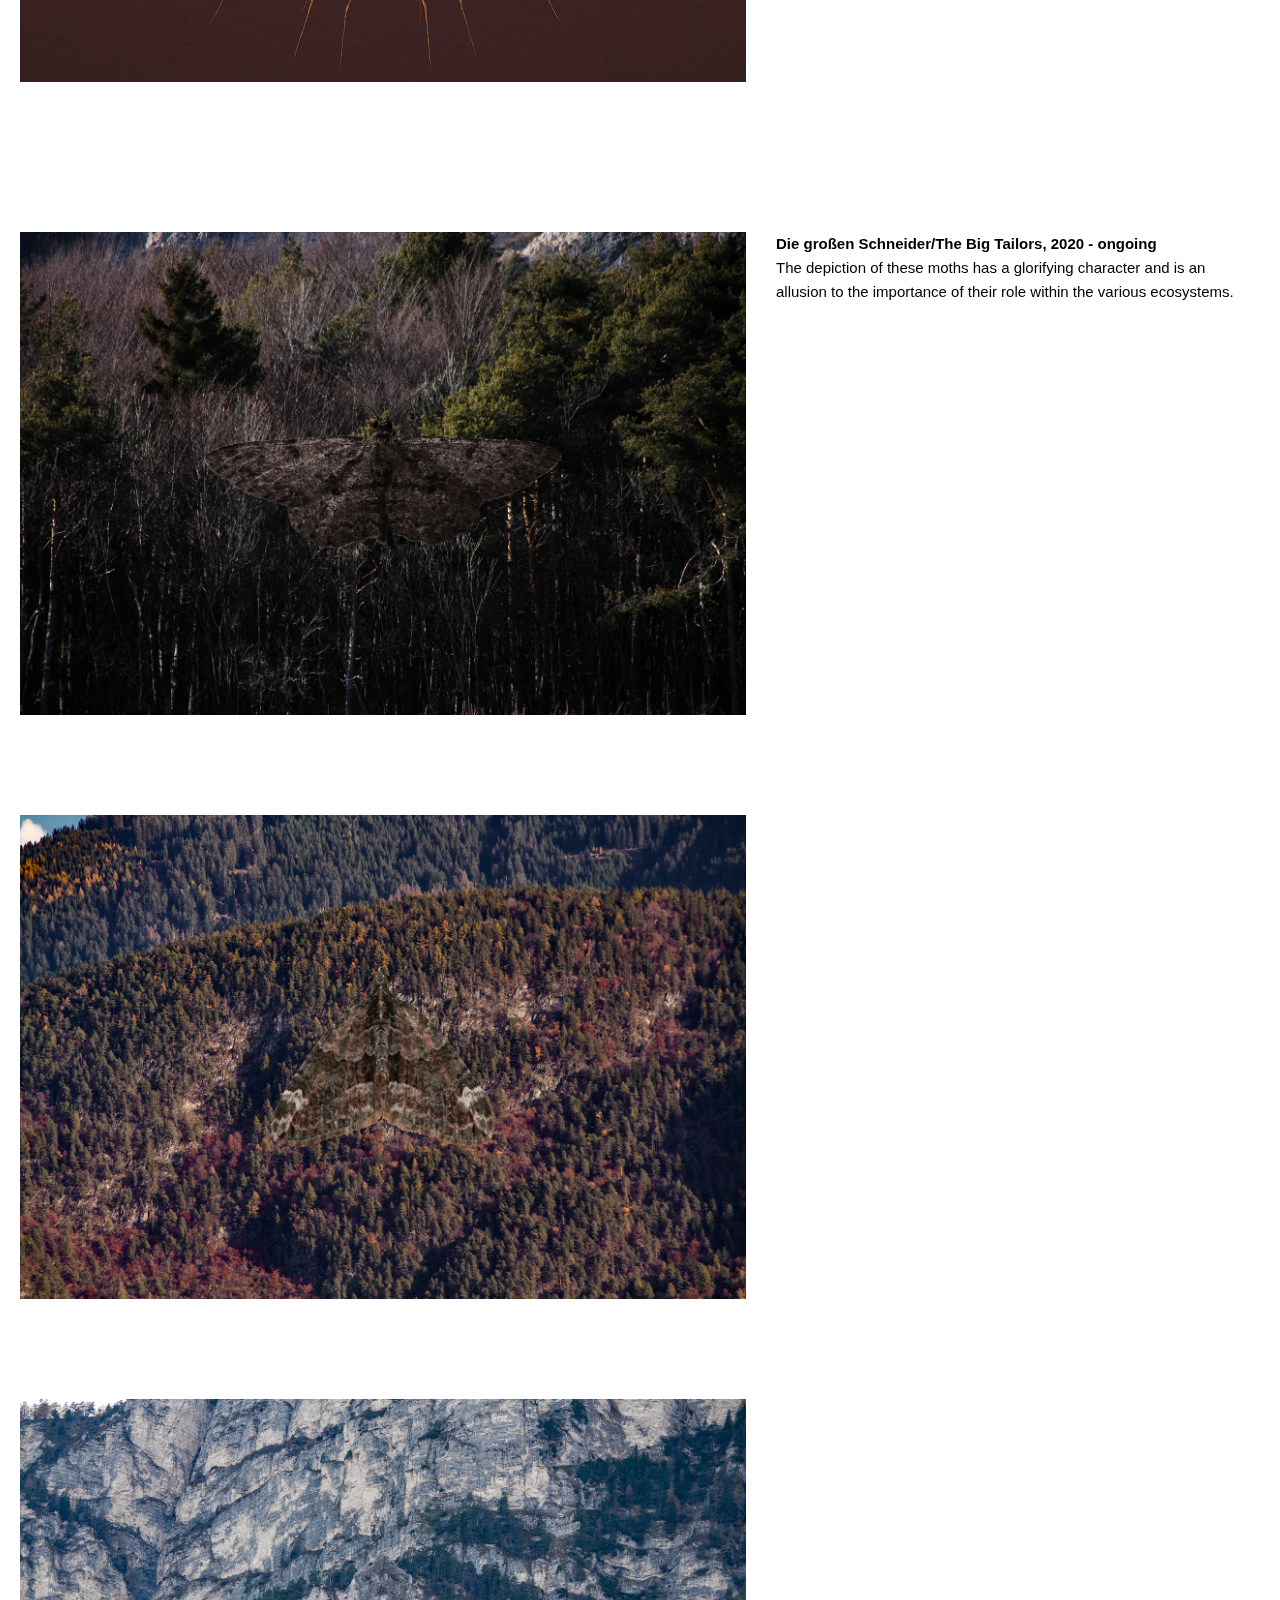
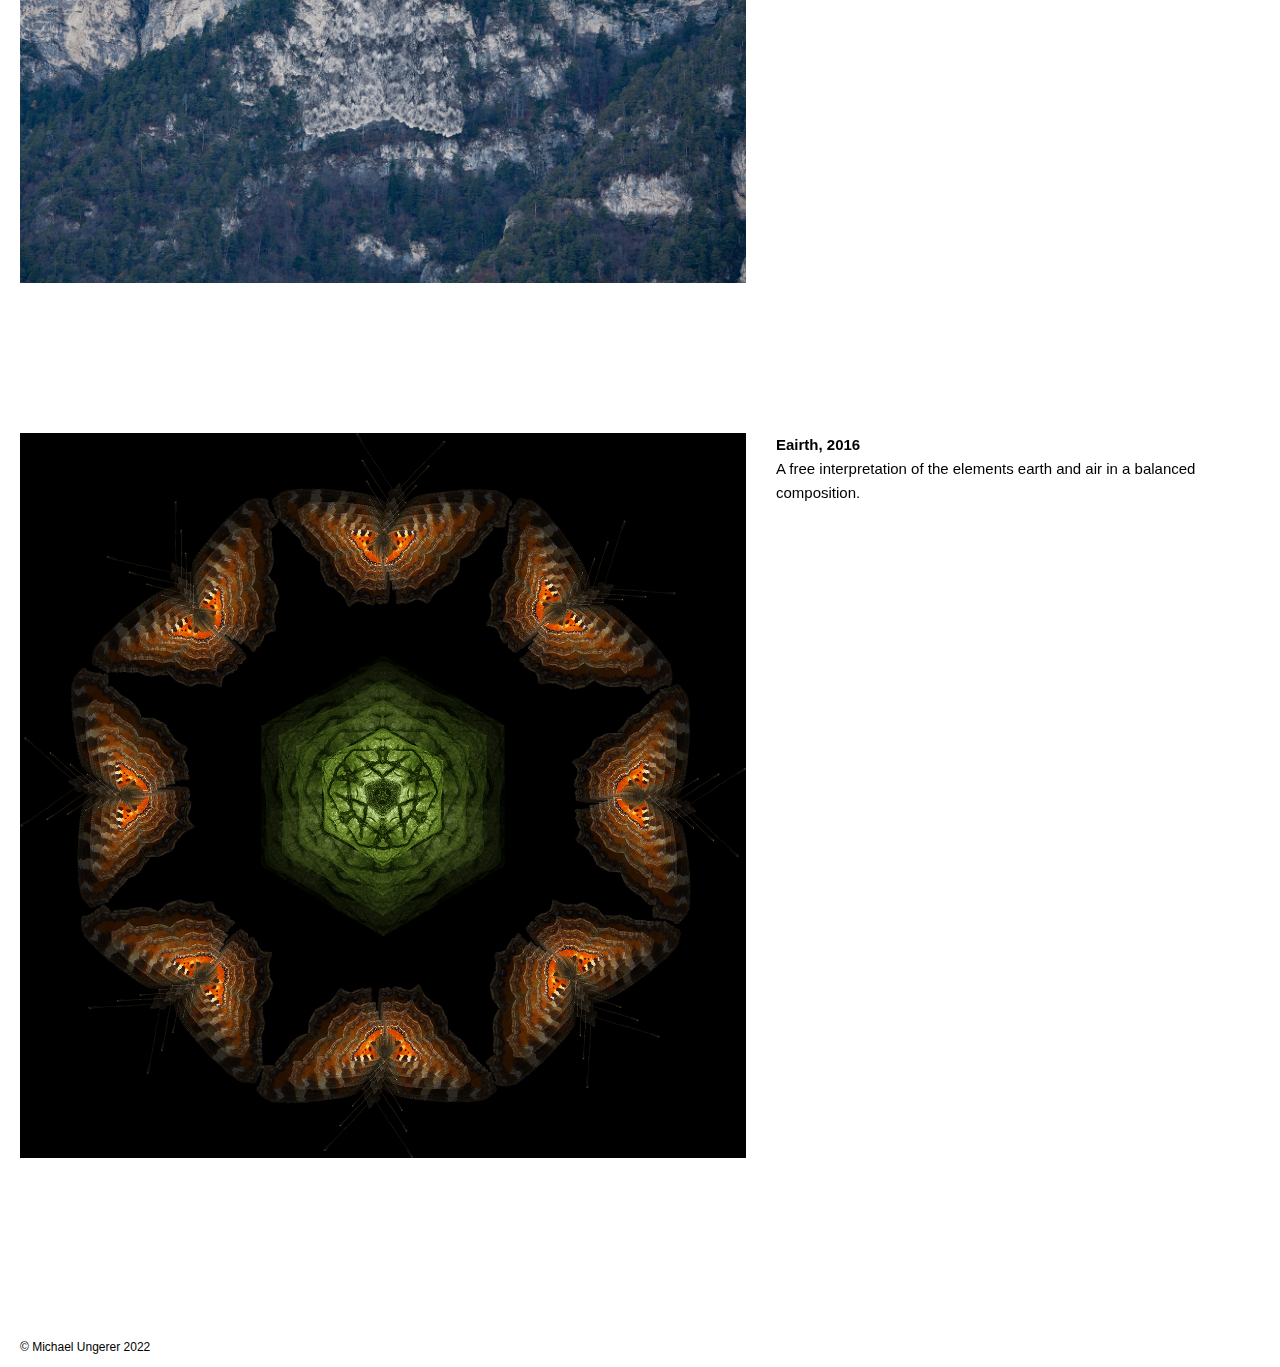
==== commit 1391734b: "Update Digitalart.html" ====
--- a/Digitalart.html
+++ b/Digitalart.html
@@ -44,7 +44,7 @@
         </div>
             
             <div class="bild">
-             <div class="imageok"><img src="img/spinne mandala 180ppi.jpg" alt="spidermandala"></div>
+             <div class="imageok"><img src="img/spinne mandala.jpg" alt="spidermandala"></div>
         </div>
         </div>
             
